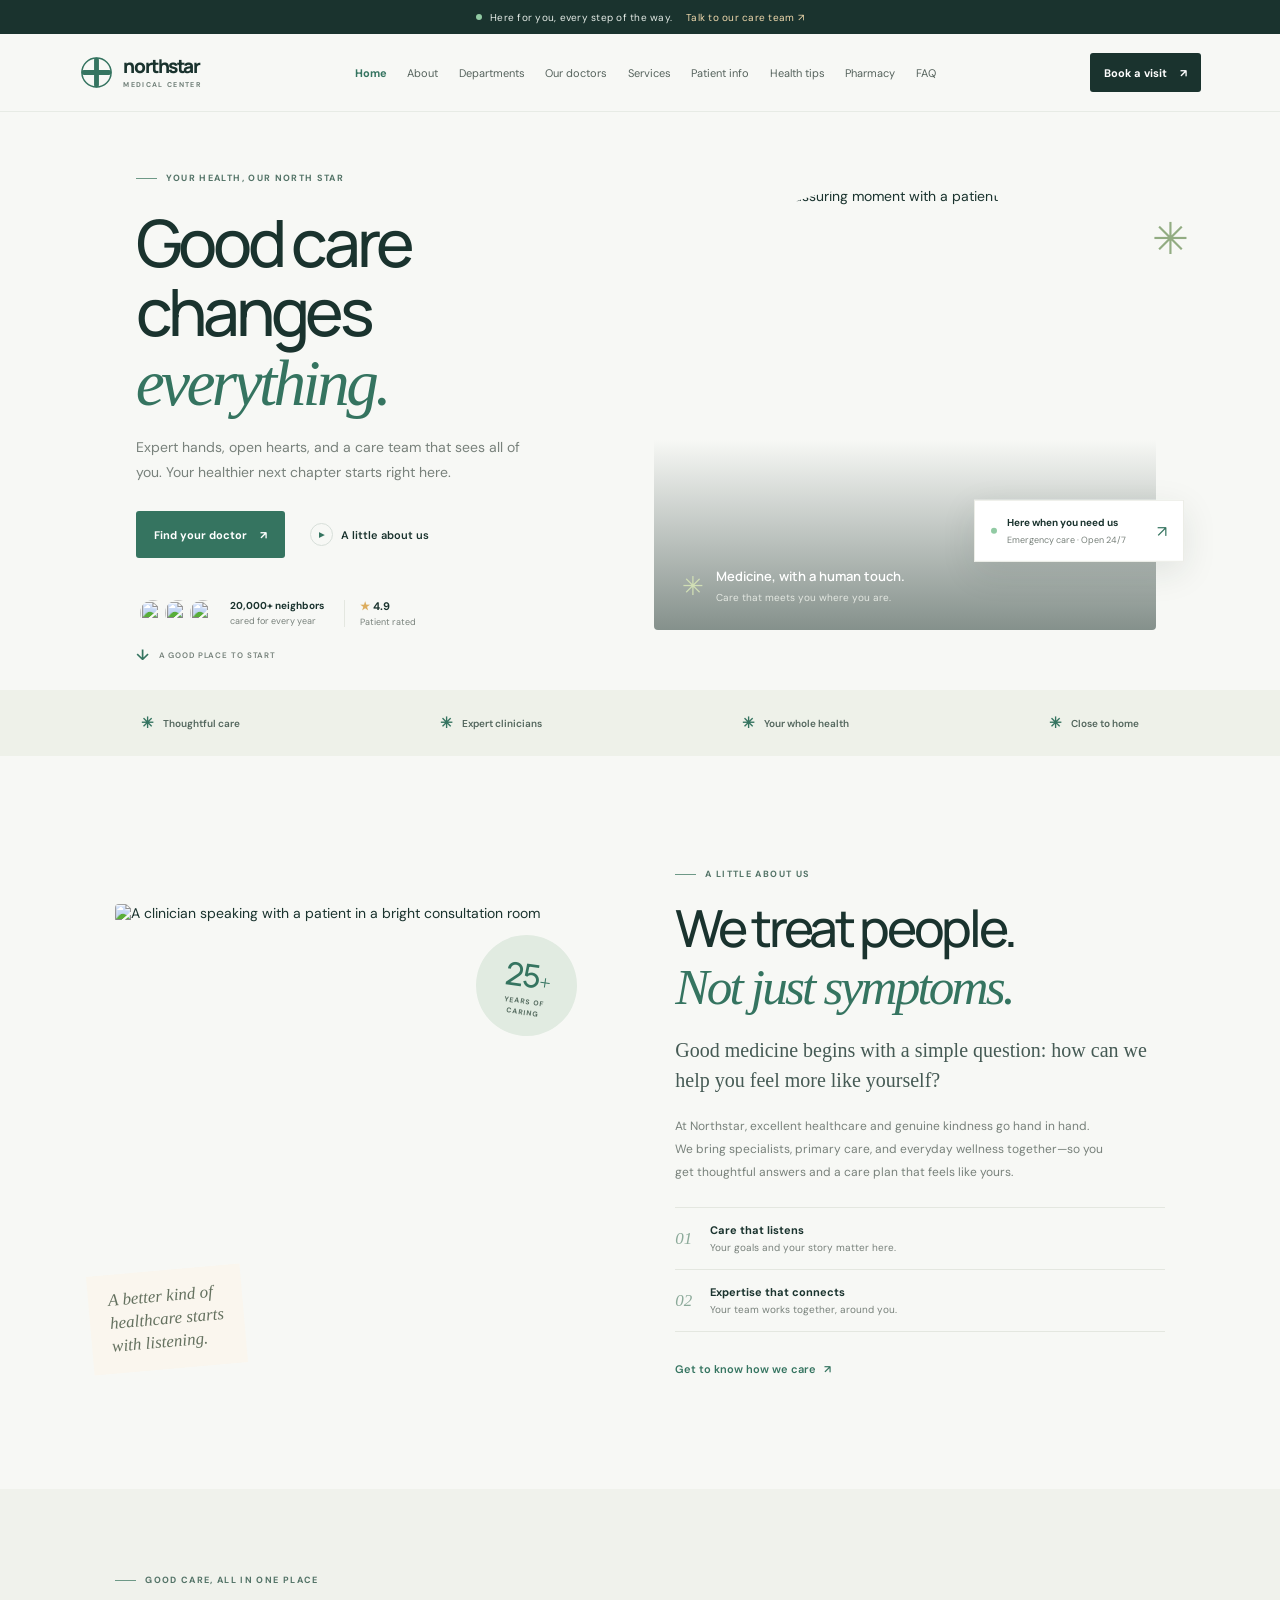
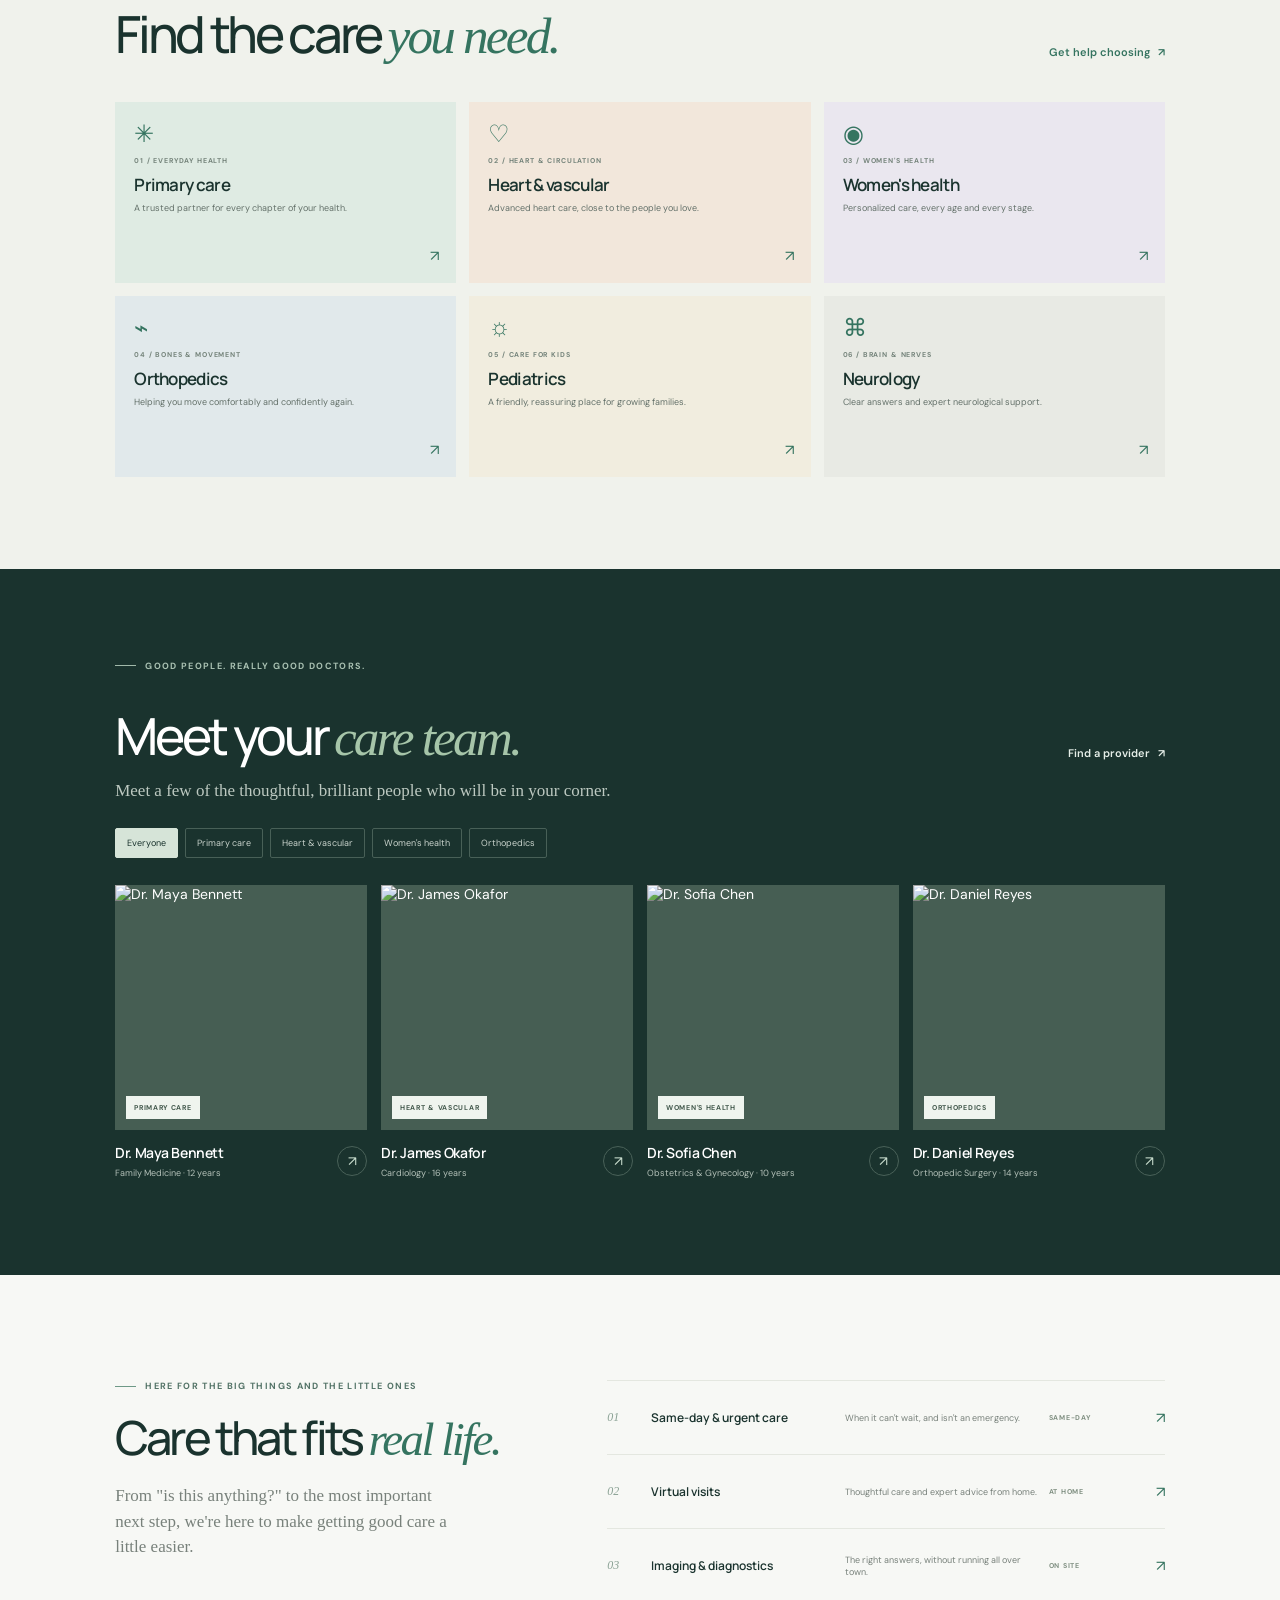
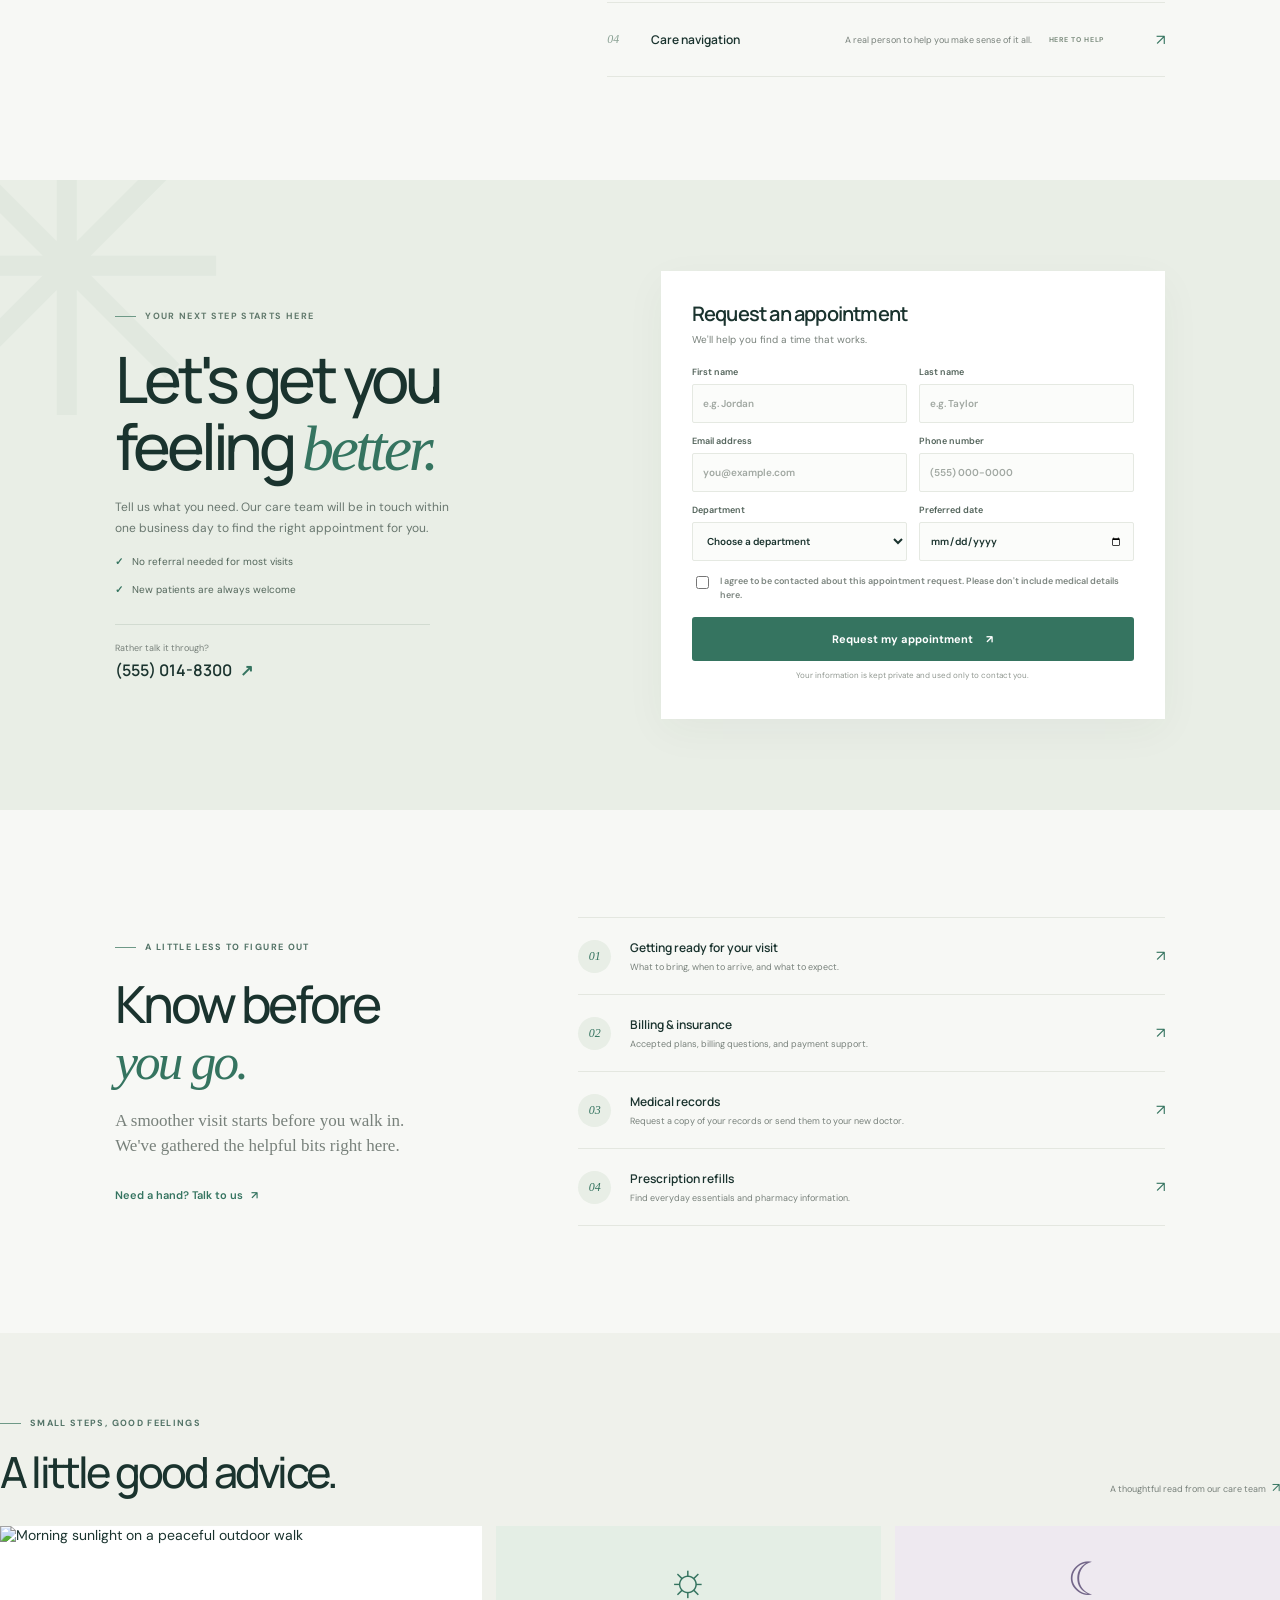
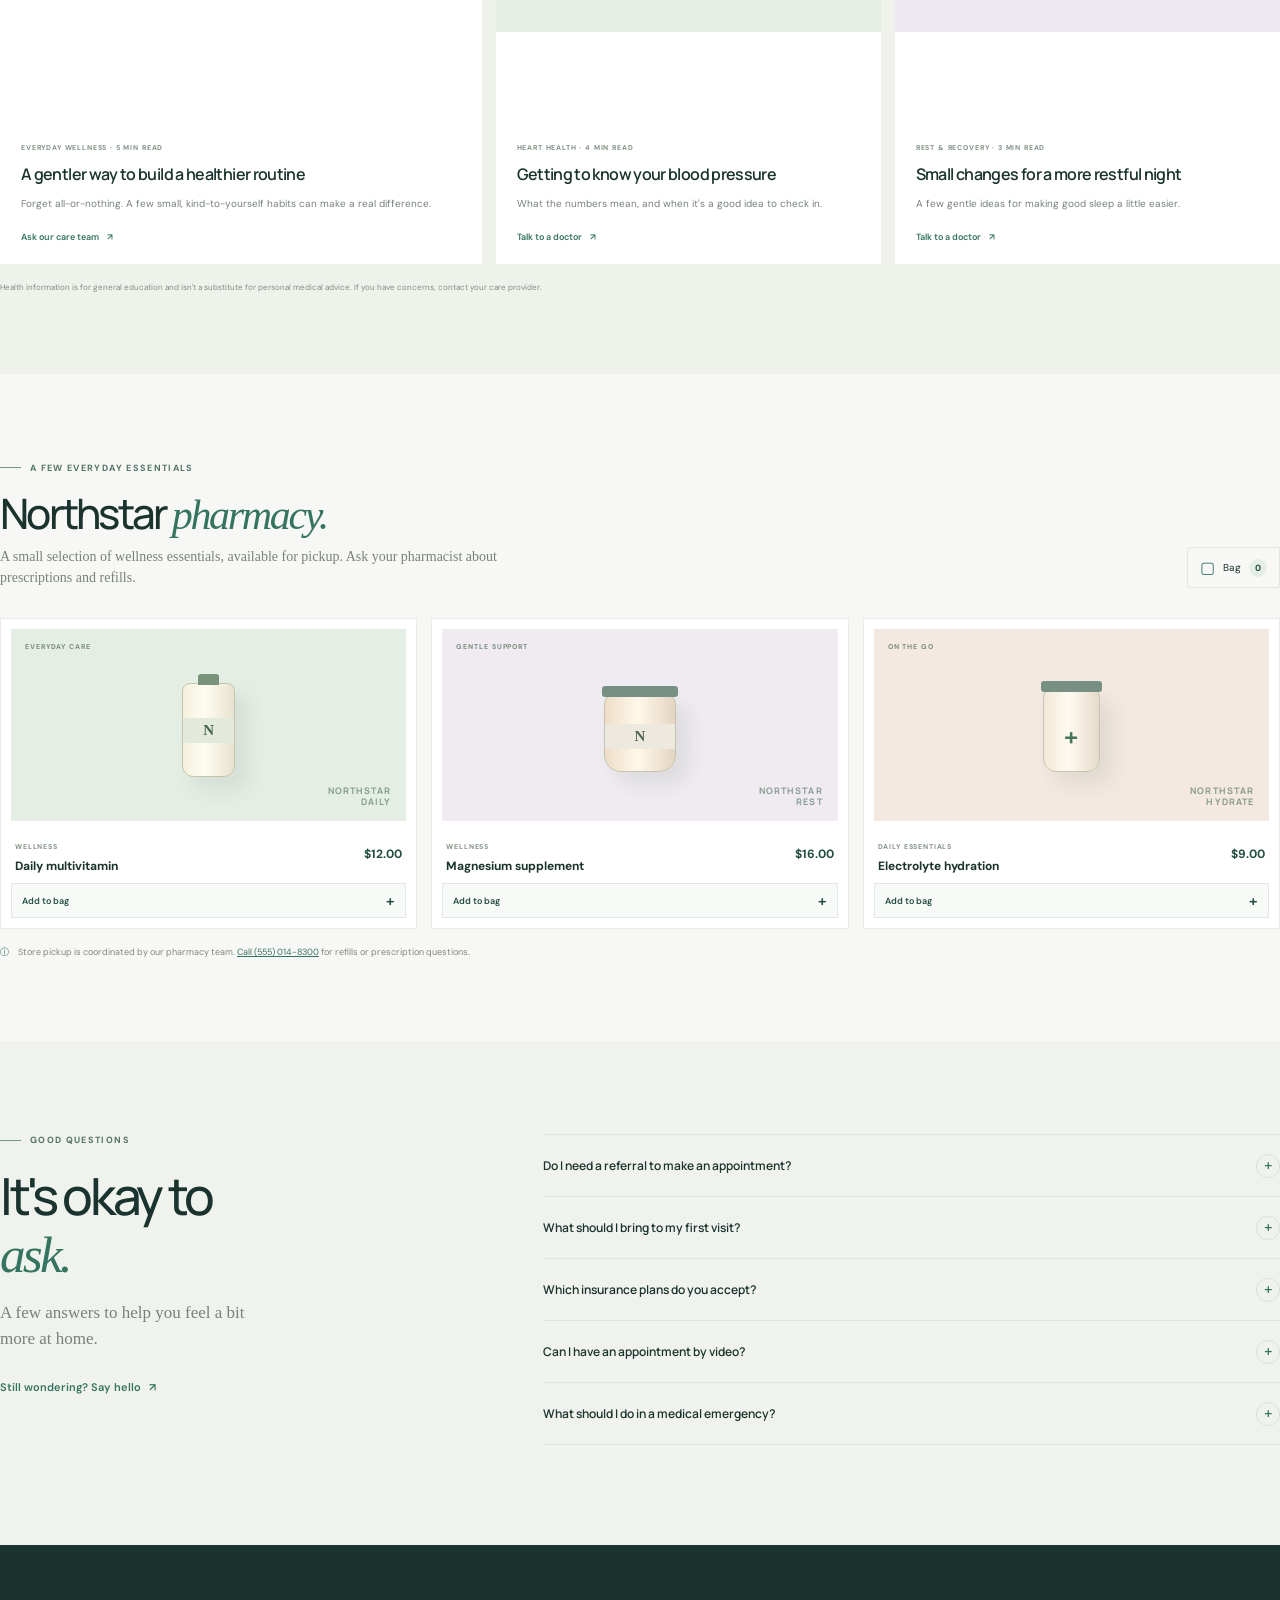
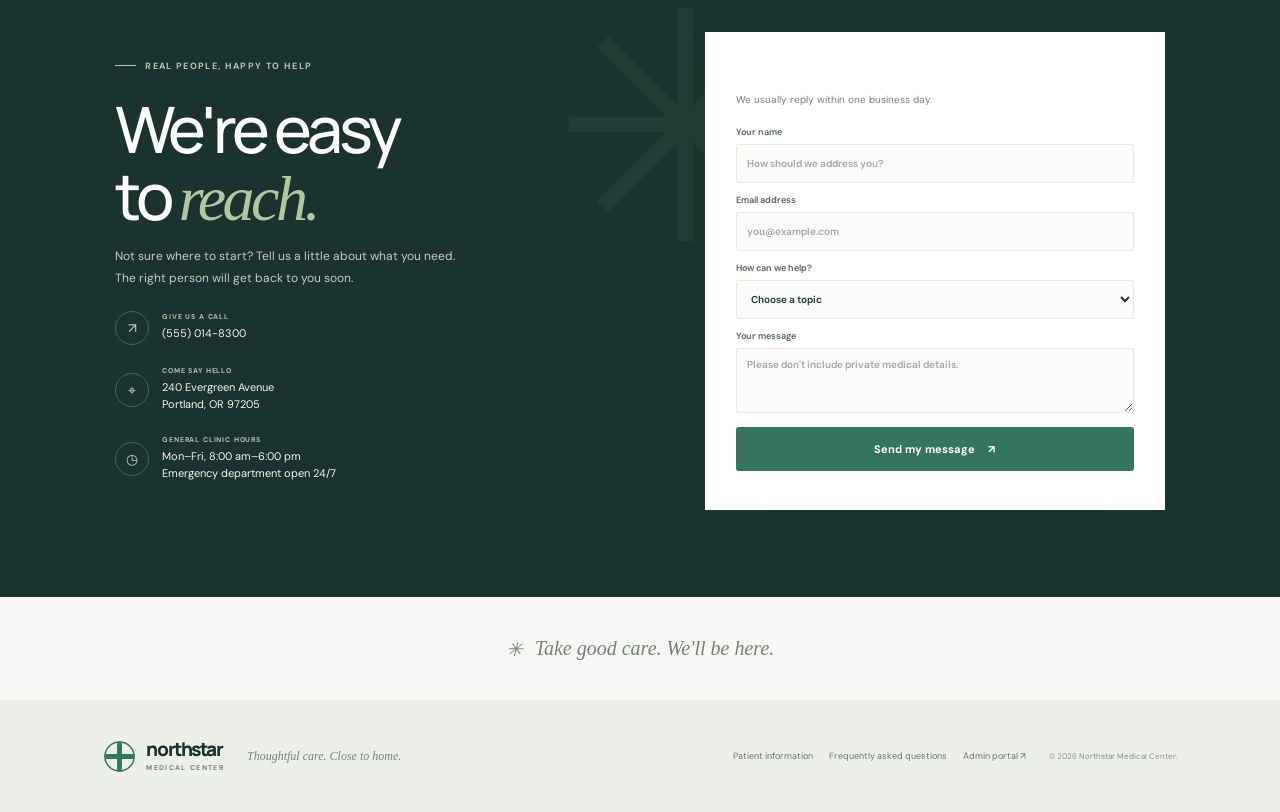
==== index.html @ eaa9a47a "first commit" ====
<!DOCTYPE html>
<html lang="en">

<head>
  <meta charset="UTF-8">
  <meta name="viewport" content="width=device-width, initial-scale=1">
  <meta name="theme-color" content="#f6f8f5">
  <meta name="description"
    content="Find trusted doctors, explore hospital services, and book an appointment at Northstar Medical Center.">
  <title>Northstar Medical Center | Care that moves you forward</title>
  <link rel="preconnect" href="https://fonts.googleapis.com">
  <link rel="preconnect" href="https://fonts.gstatic.com" crossorigin>
  <link
    href="https://fonts.googleapis.com/css2?family=DM+Sans:wght@400;500;600;700&family=Manrope:wght@400;500;600;700;800&display=swap"
    rel="stylesheet">
  <link rel="stylesheet" href="styles.css">
  <script src="app.js" defer></script>
</head>

<body>
  <div class="announcement"><span class="announcement-dot"></span> Here for you, every step of the way. <a
      href="#contact">Talk to our care team <span aria-hidden="true">↗</span></a></div>
  <header class="site-header">
    <a class="brand" href="#home" aria-label="Northstar Medical Center home">
      <span class="brand-mark" aria-hidden="true"><svg viewBox="0 0 36 36" fill="none">
          <path d="M18 5v26M5 18h26" stroke="currentColor" stroke-width="5" stroke-linecap="round" />
          <circle cx="18" cy="18" r="15" stroke="currentColor" stroke-width="1.5" />
        </svg></span>
      <span class="brand-copy"><strong>northstar</strong><small>MEDICAL CENTER</small></span>
    </a>
    <button class="menu-toggle" type="button" aria-label="Open navigation"
      aria-expanded="false"><span></span><span></span></button>
    <nav class="primary-nav" aria-label="Main navigation">
      <a class="nav-link active" href="#home">Home</a>
      <a class="nav-link" href="#about">About</a>
      <a class="nav-link" href="#departments">Departments</a>
      <a class="nav-link" href="#doctors">Our doctors</a>
      <a class="nav-link" href="#services">Services</a>
      <a class="nav-link" href="#patient-info">Patient info</a>
      <a class="nav-link" href="#health-tips">Health tips</a>
      <a class="nav-link" href="#pharmacy">Pharmacy</a>
      <a class="nav-link" href="#faq">FAQ</a>
    </nav>
    <a class="button button-dark header-appointment" href="#appointment">Book a visit <span
        aria-hidden="true">↗</span></a>
  </header>
  <main>
    <section class="hero section-anchor" id="home">
      <div class="hero-copy">
        <div class="eyebrow"><span class="eyebrow-line"></span> YOUR HEALTH, OUR NORTH STAR</div>
        <h1>Good care changes <span>everything.</span></h1>
        <p class="hero-description">Expert hands, open hearts, and a care team that sees all of you. Your healthier next
          chapter starts right here.</p>
        <div class="hero-actions">
          <a class="button button-green" href="#appointment">Find your doctor <span aria-hidden="true">↗</span></a>
          <a class="text-link" href="#about"><span class="play-icon" aria-hidden="true">▶</span> A little about us</a>
        </div>
        <div class="hero-proof">
          <div class="avatar-stack" aria-hidden="true"><img
              src="https://images.unsplash.com/photo-1559839734-2b71ea197ec2?auto=format&amp;fit=crop&amp;w=80&amp;h=80&amp;q=80"
              alt=""><img
              src="https://images.unsplash.com/photo-1612349317150-e413f6a5b16d?auto=format&amp;fit=crop&amp;w=80&amp;h=80&amp;q=80"
              alt=""><img
              src="https://images.unsplash.com/photo-1594824476967-48c8b964273f?auto=format&amp;fit=crop&amp;w=80&amp;h=80&amp;q=80"
              alt=""></div>
          <div><strong>20,000+ neighbors</strong><span>cared for every year</span></div>
          <div class="proof-divider"></div>
          <div class="rating"><strong><span aria-hidden="true">★</span> 4.9</strong><span>Patient rated</span></div>
        </div>
      </div>
      <div class="hero-visual">
        <img class="hero-image"
          src="https://images.unsplash.com/photo-1551076805-e1869033e561?auto=format&amp;fit=crop&amp;w=1100&amp;h=1200&amp;q=85"
          alt="Doctor sharing a reassuring moment with a patient">
        <div class="hero-image-shade"></div>
        <div class="image-caption"><span class="caption-sparkle" aria-hidden="true">✳</span>
          <div><strong>Medicine, with a human touch.</strong><span>Care that meets you where you are.</span></div>
        </div>
        <div class="open-card"><span class="open-pulse"></span><span><strong>Here when you need
              us</strong><small>Emergency care · Open 24/7</small></span><span class="open-arrow"
            aria-hidden="true">↗</span></div>
        <span class="hero-scribble" aria-hidden="true">✳</span>
      </div>
      <a class="scroll-cue" href="#about"><span aria-hidden="true">↓</span> A GOOD PLACE TO START</a>
    </section>

    <section class="welcome-strip" aria-label="Our promise">
      <div><span>✳</span> Thoughtful care</div>
      <div><span>✳</span> Expert clinicians</div>
      <div><span>✳</span> Your whole health</div>
      <div><span>✳</span> Close to home</div>
    </section>

    <section class="section about-section section-anchor" id="about">
      <div class="about-image-wrap"><img
          src="https://images.unsplash.com/photo-1576091160399-112ba8d25d1d?auto=format&amp;fit=crop&amp;w=1000&amp;h=1100&amp;q=85"
          alt="A clinician speaking with a patient in a bright consultation room">
        <div class="experience-badge"><strong>25<span>+</span></strong><small>YEARS OF<br>CARING</small></div><span
          class="about-image-note">A better kind of<br>healthcare starts<br>with listening.</span>
      </div>
      <div class="about-copy">
        <div class="eyebrow"><span class="eyebrow-line"></span> A LITTLE ABOUT US</div>
        <h2>We treat people.<br><span>Not just symptoms.</span></h2>
        <p class="section-lead">Good medicine begins with a simple question: how can we help you feel more like
          yourself?</p>
        <p>At Northstar, excellent healthcare and genuine kindness go hand in hand. We bring specialists, primary care,
          and everyday wellness together—so you get thoughtful answers and a care plan that feels like yours.</p>
        <div class="about-values">
          <div><span class="value-number">01</span>
            <div><strong>Care that listens</strong><span>Your goals and your story matter here.</span></div>
          </div>
          <div><span class="value-number">02</span>
            <div><strong>Expertise that connects</strong><span>Your team works together, around you.</span></div>
          </div>
        </div><a class="text-link link-green" href="#services">Get to know how we care <span
            aria-hidden="true">↗</span></a>
      </div>
    </section>

    <section class="section departments-section section-anchor" id="departments">
      <div class="section-heading">
        <div>
          <div class="eyebrow"><span class="eyebrow-line"></span> GOOD CARE, ALL IN ONE PLACE</div>
          <h2>Find the care <span>you need.</span></h2>
        </div><a class="text-link link-green" href="#appointment">Get help choosing <span
            aria-hidden="true">↗</span></a>
      </div>
      <div class="department-grid">
        <a class="department-card dept-mint" href="#appointment" data-department="Primary care"><span
            class="department-icon" aria-hidden="true">✳</span><span class="department-index">01 / EVERYDAY
            HEALTH</span><strong>Primary care</strong><span class="department-description">A trusted partner for every
            chapter of your health.</span><span class="card-arrow" aria-hidden="true">↗</span></a>
        <a class="department-card dept-peach" href="#appointment" data-department="Heart &amp; vascular"><span
            class="department-icon" aria-hidden="true">♡</span><span class="department-index">02 / HEART &amp;
            CIRCULATION</span><strong>Heart &amp; vascular</strong><span class="department-description">Advanced heart
            care, close to the people you love.</span><span class="card-arrow" aria-hidden="true">↗</span></a>
        <a class="department-card dept-lilac" href="#appointment" data-department="Women's health"><span
            class="department-icon" aria-hidden="true">◉</span><span class="department-index">03 / WOMEN'S
            HEALTH</span><strong>Women's health</strong><span class="department-description">Personalized care, every
            age and every stage.</span><span class="card-arrow" aria-hidden="true">↗</span></a>
        <a class="department-card dept-sky" href="#appointment" data-department="Orthopedics"><span
            class="department-icon" aria-hidden="true">⌁</span><span class="department-index">04 / BONES &amp;
            MOVEMENT</span><strong>Orthopedics</strong><span class="department-description">Helping you move comfortably
            and confidently again.</span><span class="card-arrow" aria-hidden="true">↗</span></a>
        <a class="department-card dept-yellow" href="#appointment" data-department="Pediatrics"><span
            class="department-icon" aria-hidden="true">☼</span><span class="department-index">05 / CARE FOR
            KIDS</span><strong>Pediatrics</strong><span class="department-description">A friendly, reassuring place for
            growing families.</span><span class="card-arrow" aria-hidden="true">↗</span></a>
        <a class="department-card dept-gray" href="#appointment" data-department="Neurology"><span
            class="department-icon" aria-hidden="true">⌘</span><span class="department-index">06 / BRAIN &amp;
            NERVES</span><strong>Neurology</strong><span class="department-description">Clear answers and expert
            neurological support.</span><span class="card-arrow" aria-hidden="true">↗</span></a>
      </div>
    </section>

    <section class="doctors-section section-anchor" id="doctors">
      <div class="doctors-top">
        <div class="eyebrow"><span class="eyebrow-line"></span> GOOD PEOPLE. REALLY GOOD DOCTORS.</div>
        <div class="section-heading doctors-heading">
          <h2>Meet your <span>care team.</span></h2><a class="text-link" href="#appointment">Find a provider <span
              aria-hidden="true">↗</span></a>
        </div>
        <p class="doctors-intro">Meet a few of the thoughtful, brilliant people who will be in your corner.</p>
        <div class="doctor-filters" aria-label="Filter doctors"><button class="filter-chip is-selected"
            data-filter="all" type="button">Everyone</button><button class="filter-chip" data-filter="Primary care"
            type="button">Primary care</button><button class="filter-chip" data-filter="Heart &amp; vascular"
            type="button">Heart &amp; vascular</button><button class="filter-chip" data-filter="Women's health"
            type="button">Women's health</button><button class="filter-chip" data-filter="Orthopedics"
            type="button">Orthopedics</button></div>
      </div>
      <div class="doctor-grid">
        <article class="doctor-card" data-specialty="Primary care">
          <div class="doctor-photo"><img
              src="https://images.unsplash.com/photo-1559839734-2b71ea197ec2?auto=format&amp;fit=crop&amp;w=700&amp;h=760&amp;q=85"
              alt="Dr. Maya Bennett"><span class="doctor-photo-tag">PRIMARY CARE</span></div>
          <div class="doctor-info">
            <div>
              <h3>Dr. Maya Bennett</h3>
              <p>Family Medicine · 12 years</p>
            </div><a href="#appointment" class="doctor-arrow" aria-label="Book with Dr. Maya Bennett">↗</a>
          </div>
        </article>
        <article class="doctor-card" data-specialty="Heart &amp; vascular">
          <div class="doctor-photo"><img
              src="https://images.unsplash.com/photo-1612349317150-e413f6a5b16d?auto=format&amp;fit=crop&amp;w=700&amp;h=760&amp;q=85"
              alt="Dr. James Okafor"><span class="doctor-photo-tag">HEART &amp; VASCULAR</span></div>
          <div class="doctor-info">
            <div>
              <h3>Dr. James Okafor</h3>
              <p>Cardiology · 16 years</p>
            </div><a href="#appointment" class="doctor-arrow" aria-label="Book with Dr. James Okafor">↗</a>
          </div>
        </article>
        <article class="doctor-card" data-specialty="Women's health">
          <div class="doctor-photo"><img
              src="https://images.unsplash.com/photo-1594824476967-48c8b964273f?auto=format&amp;fit=crop&amp;w=700&amp;h=760&amp;q=85"
              alt="Dr. Sofia Chen"><span class="doctor-photo-tag">WOMEN'S HEALTH</span></div>
          <div class="doctor-info">
            <div>
              <h3>Dr. Sofia Chen</h3>
              <p>Obstetrics &amp; Gynecology · 10 years</p>
            </div><a href="#appointment" class="doctor-arrow" aria-label="Book with Dr. Sofia Chen">↗</a>
          </div>
        </article>
        <article class="doctor-card" data-specialty="Orthopedics">
          <div class="doctor-photo"><img
              src="https://images.unsplash.com/photo-1622253692010-333f2da6031d?auto=format&amp;fit=crop&amp;w=700&amp;h=760&amp;q=85"
              alt="Dr. Daniel Reyes"><span class="doctor-photo-tag">ORTHOPEDICS</span></div>
          <div class="doctor-info">
            <div>
              <h3>Dr. Daniel Reyes</h3>
              <p>Orthopedic Surgery · 14 years</p>
            </div><a href="#appointment" class="doctor-arrow" aria-label="Book with Dr. Daniel Reyes">↗</a>
          </div>
        </article>
      </div>
    </section>

    <section class="section services-section section-anchor" id="services">
      <div class="services-heading">
        <div class="eyebrow"><span class="eyebrow-line"></span> HERE FOR THE BIG THINGS AND THE LITTLE ONES</div>
        <h2>Care that fits <span>real life.</span></h2>
        <p class="section-lead">From "is this anything?" to the most important next step, we're here to make getting
          good care a little easier.</p>
      </div>
      <div class="services-list"><a class="service-row" href="#appointment"><span class="service-num">01</span><span
            class="service-name">Same-day &amp; urgent care</span><span class="service-description">When it can't wait,
            and isn't an emergency.</span><span class="service-time">SAME-DAY</span><span class="service-arrow"
            aria-hidden="true">↗</span></a><a class="service-row" href="#appointment"><span
            class="service-num">02</span><span class="service-name">Virtual visits</span><span
            class="service-description">Thoughtful care and expert advice from home.</span><span class="service-time">AT
            HOME</span><span class="service-arrow" aria-hidden="true">↗</span></a><a class="service-row"
          href="#appointment"><span class="service-num">03</span><span class="service-name">Imaging &amp;
            diagnostics</span><span class="service-description">The right answers, without running all over
            town.</span><span class="service-time">ON SITE</span><span class="service-arrow"
            aria-hidden="true">↗</span></a><a class="service-row" href="#patient-info"><span
            class="service-num">04</span><span class="service-name">Care navigation</span><span
            class="service-description">A real person to help you make sense of it all.</span><span
            class="service-time">HERE TO HELP</span><span class="service-arrow" aria-hidden="true">↗</span></a></div>
    </section>

    <section class="appointment-section section-anchor" id="appointment">
      <div class="appointment-decoration" aria-hidden="true">✳</div>
      <div class="appointment-copy">
        <div class="eyebrow eyebrow-light"><span class="eyebrow-line"></span> YOUR NEXT STEP STARTS HERE</div>
        <h2>Let's get you<br>feeling <span>better.</span></h2>
        <p>Tell us what you need. Our care team will be in touch within one business day to find the right appointment
          for you.</p>
        <div class="appointment-assurance"><span aria-hidden="true">✓</span> No referral needed for most visits</div>
        <div class="appointment-assurance"><span aria-hidden="true">✓</span> New patients are always welcome</div>
        <div class="appointment-phone"><span>Rather talk it through?</span><a href="tel:+15550148300">(555) 014-8300
            <span aria-hidden="true">↗</span></a></div>
      </div>
      <form class="appointment-form" id="appointment-form">
        <h3>Request an appointment</h3>
        <p>We'll help you find a time that works.</p>
        <div class="form-grid"><label>First name<input name="firstName" type="text" autocomplete="given-name"
              placeholder="e.g. Jordan" required></label><label>Last name<input name="lastName" type="text"
              autocomplete="family-name" placeholder="e.g. Taylor" required></label><label>Email address<input
              name="email" type="email" autocomplete="email" placeholder="you@example.com" required></label><label>Phone
            number<input name="phone" type="tel" autocomplete="tel" placeholder="(555) 000-0000"
              required></label><label>Department<select name="department" required>
              <option value="">Choose a department</option>
              <option>Primary care</option>
              <option>Heart &amp; vascular</option>
              <option>Women's health</option>
              <option>Orthopedics</option>
              <option>Pediatrics</option>
              <option>Neurology</option>
              <option>Urgent care</option>
            </select></label><label>Preferred date<input name="date" type="date" required></label></div><label
          class="consent-check"><input type="checkbox" name="consent" required><span>I agree to be contacted about this
            appointment request. Please don't include medical details here.</span></label><button
          class="button button-green form-submit" type="submit">Request my appointment <span
            aria-hidden="true">↗</span></button>
        <p class="form-privacy">Your information is kept private and used only to contact you.</p>
        <div class="form-message" id="appointment-message" role="status" aria-live="polite"></div>
      </form>
    </section>

    <section class="section patient-section section-anchor" id="patient-info">
      <div class="patient-heading">
        <div class="eyebrow"><span class="eyebrow-line"></span> A LITTLE LESS TO FIGURE OUT</div>
        <h2>Know before<br><span>you go.</span></h2>
        <p class="section-lead">A smoother visit starts before you walk in. We've gathered the helpful bits right here.
        </p><a class="text-link link-green" href="#contact">Need a hand? Talk to us <span
            aria-hidden="true">↗</span></a>
      </div>
      <div class="patient-links"><a class="patient-link" href="#appointment"><span class="patient-link-icon"
            aria-hidden="true">01</span><span><strong>Getting ready for your visit</strong><small>What to bring, when to
              arrive, and what to expect.</small></span><span class="patient-link-arrow"
            aria-hidden="true">↗</span></a><a class="patient-link" href="#contact"><span class="patient-link-icon"
            aria-hidden="true">02</span><span><strong>Billing &amp; insurance</strong><small>Accepted plans, billing
              questions, and payment support.</small></span><span class="patient-link-arrow"
            aria-hidden="true">↗</span></a><a class="patient-link" href="tel:+15550148300"><span
            class="patient-link-icon" aria-hidden="true">03</span><span><strong>Medical records</strong><small>Request a
              copy of your records or send them to your new doctor.</small></span><span class="patient-link-arrow"
            aria-hidden="true">↗</span></a><a class="patient-link" href="#pharmacy"><span class="patient-link-icon"
            aria-hidden="true">04</span><span><strong>Prescription refills</strong><small>Find everyday essentials and
              pharmacy information.</small></span><span class="patient-link-arrow" aria-hidden="true">↗</span></a></div>
    </section>

    <section class="health-section section-anchor" id="health-tips">
      <div class="health-heading">
        <div>
          <div class="eyebrow"><span class="eyebrow-line"></span> SMALL STEPS, GOOD FEELINGS</div>
          <h2>A little good advice.</h2>
        </div><span class="health-note">A thoughtful read from our care team <span aria-hidden="true">↗</span></span>
      </div>
      <div class="health-grid">
        <article class="health-card health-feature"><img
            src="https://images.unsplash.com/photo-1506126613408-eca07ce68773?auto=format&amp;fit=crop&amp;w=950&amp;h=600&amp;q=80"
            alt="Morning sunlight on a peaceful outdoor walk">
          <div class="health-card-copy"><span class="health-category">EVERYDAY WELLNESS · 5 MIN READ</span>
            <h3>A gentler way to build a healthier routine</h3>
            <p>Forget all-or-nothing. A few small, kind-to-yourself habits can make a real difference.</p><a
              class="text-link link-green" href="#contact">Ask our care team <span aria-hidden="true">↗</span></a>
          </div>
        </article>
        <article class="health-card health-compact"><span class="health-article-icon icon-mint"
            aria-hidden="true">☼</span>
          <div class="health-card-copy"><span class="health-category">HEART HEALTH · 4 MIN READ</span>
            <h3>Getting to know your blood pressure</h3>
            <p>What the numbers mean, and when it's a good idea to check in.</p><a class="text-link link-green"
              href="#appointment">Talk to a doctor <span aria-hidden="true">↗</span></a>
          </div>
        </article>
        <article class="health-card health-compact"><span class="health-article-icon icon-lilac"
            aria-hidden="true">☾</span>
          <div class="health-card-copy"><span class="health-category">REST &amp; RECOVERY · 3 MIN READ</span>
            <h3>Small changes for a more restful night</h3>
            <p>A few gentle ideas for making good sleep a little easier.</p><a class="text-link link-green"
              href="#appointment">Talk to a doctor <span aria-hidden="true">↗</span></a>
          </div>
        </article>
      </div>
      <p class="health-disclaimer">Health information is for general education and isn't a substitute for personal
        medical advice. If you have concerns, contact your care provider.</p>
    </section>

    <section class="pharmacy-section section-anchor" id="pharmacy">
      <div class="pharmacy-heading">
        <div>
          <div class="eyebrow"><span class="eyebrow-line"></span> A FEW EVERYDAY ESSENTIALS</div>
          <h2>Northstar <span>pharmacy.</span></h2>
          <p class="section-lead">A small selection of wellness essentials, available for pickup. Ask your pharmacist
            about prescriptions and refills.</p>
        </div><a class="cart-indicator" href="#pharmacy" aria-label="Your shopping bag"><span
            aria-hidden="true">▢</span><span>Bag</span><b id="cart-count">0</b></a>
      </div>
      <div class="pharmacy-grid">
        <article class="product-card">
          <div class="product-art product-art-mint"><span class="product-label">EVERYDAY CARE</span><span class="bottle"
              aria-hidden="true"><i></i></span><span class="product-art-name">NORTHSTAR<br>DAILY</span></div>
          <div class="product-details">
            <div><span class="product-type">WELLNESS</span>
              <h3>Daily multivitamin</h3>
            </div><span class="product-price">$12.00</span>
          </div><button type="button" class="add-to-cart" data-product="Daily multivitamin" data-price="12">Add to bag
            <span aria-hidden="true">+</span></button>
        </article>
        <article class="product-card">
          <div class="product-art product-art-lilac"><span class="product-label">GENTLE SUPPORT</span><span class="jar"
              aria-hidden="true"><i></i></span><span class="product-art-name">NORTHSTAR<br>REST</span></div>
          <div class="product-details">
            <div><span class="product-type">WELLNESS</span>
              <h3>Magnesium supplement</h3>
            </div><span class="product-price">$16.00</span>
          </div><button type="button" class="add-to-cart" data-product="Magnesium supplement" data-price="16">Add to bag
            <span aria-hidden="true">+</span></button>
        </article>
        <article class="product-card">
          <div class="product-art product-art-peach"><span class="product-label">ON THE GO</span><span class="tub"
              aria-hidden="true"><i></i></span><span class="product-art-name">NORTHSTAR<br>HYDRATE</span></div>
          <div class="product-details">
            <div><span class="product-type">DAILY ESSENTIALS</span>
              <h3>Electrolyte hydration</h3>
            </div><span class="product-price">$9.00</span>
          </div><button type="button" class="add-to-cart" data-product="Electrolyte hydration" data-price="9">Add to bag
            <span aria-hidden="true">+</span></button>
        </article>
      </div>
      <div class="pharmacy-note"><span aria-hidden="true">ⓘ</span>
        <p>Store pickup is coordinated by our pharmacy team. <a href="tel:+15550148300">Call (555) 014-8300</a> for
          refills or prescription questions.</p>
      </div>
      <div class="cart-panel" id="cart-panel" aria-live="polite"></div>
    </section>

    <section class="faq-section section-anchor" id="faq">
      <div class="faq-intro">
        <div class="eyebrow"><span class="eyebrow-line"></span> GOOD QUESTIONS</div>
        <h2>It's okay to<br><span>ask.</span></h2>
        <p class="section-lead">A few answers to help you feel a bit more at home.</p><a class="text-link link-green"
          href="#contact">Still wondering? Say hello <span aria-hidden="true">↗</span></a>
      </div>
      <div class="faq-list">
        <details class="faq-item">
          <summary>Do I need a referral to make an appointment?<span class="faq-toggle" aria-hidden="true">+</span>
          </summary>
          <p>For most primary care and many specialist visits, you can book directly. Some insurance plans or specialist
            services may require a referral. If you're unsure, give us a call at <a href="tel:+15550148300">(555)
              014-8300</a> and we'll help you figure it out.</p>
        </details>
        <details class="faq-item">
          <summary>What should I bring to my first visit?<span class="faq-toggle" aria-hidden="true">+</span></summary>
          <p>Please bring a photo ID, your insurance card, a list of your current medications, and any relevant medical
            records. Arriving 15 minutes early gives you time to check in comfortably.</p>
        </details>
        <details class="faq-item">
          <summary>Which insurance plans do you accept?<span class="faq-toggle" aria-hidden="true">+</span></summary>
          <p>We work with many major insurance providers, but coverage depends on your plan. Call our billing team at <a
              href="tel:+15550148300">(555) 014-8300</a> with your member details before your visit and we'll check for
            you.</p>
        </details>
        <details class="faq-item">
          <summary>Can I have an appointment by video?<span class="faq-toggle" aria-hidden="true">+</span></summary>
          <p>Yes. Virtual visits are available for many appointments. Request a visit using our appointment form and
            mention your preference when our team calls to confirm.</p>
        </details>
        <details class="faq-item">
          <summary>What should I do in a medical emergency?<span class="faq-toggle" aria-hidden="true">+</span>
          </summary>
          <p>If you are experiencing a medical emergency, call your local emergency number or go to the nearest
            emergency department immediately. Do not use this website to seek emergency care.</p>
        </details>
      </div>
    </section>

    <section class="contact-section section-anchor" id="contact">
      <div class="contact-decoration" aria-hidden="true">✳</div>
      <div>
        <div class="eyebrow eyebrow-light"><span class="eyebrow-line"></span> REAL PEOPLE, HAPPY TO HELP</div>
        <h2>We're easy<br>to <span>reach.</span></h2>
        <p>Not sure where to start? Tell us a little about what you need. The right person will get back to you soon.
        </p>
        <div class="contact-detail"><span class="contact-icon" aria-hidden="true">↗</span>
          <div><small>GIVE US A CALL</small><a href="tel:+15550148300">(555) 014-8300</a></div>
        </div>
        <div class="contact-detail"><span class="contact-icon" aria-hidden="true">⌖</span>
          <div><small>COME SAY HELLO</small><span>240 Evergreen Avenue<br>Portland, OR 97205</span></div>
        </div>
        <div class="contact-detail"><span class="contact-icon" aria-hidden="true">◷</span>
          <div><small>GENERAL CLINIC HOURS</small><span>Mon–Fri, 8:00 am–6:00 pm<br>Emergency department open
              24/7</span></div>
        </div>
      </div>
      <form class="contact-form" id="contact-form">
        <h3>Send us a note</h3>
        <p>We usually reply within one business day.</p><label>Your name<input type="text" name="name"
            placeholder="How should we address you?" autocomplete="name" required></label><label>Email address<input
            type="email" name="email" placeholder="you@example.com" autocomplete="email" required></label><label>How can
          we help?<select name="topic" required>
            <option value="">Choose a topic</option>
            <option>Appointments</option>
            <option>Billing &amp; insurance</option>
            <option>Medical records</option>
            <option>General question</option>
            <option>Pharmacy</option>
          </select></label><label>Your message<textarea name="message" rows="3"
            placeholder="Please don't include private medical details." required></textarea></label><button
          class="button button-green form-submit" type="submit">Send my message <span
            aria-hidden="true">↗</span></button>
        <div class="form-message" id="contact-message" role="status" aria-live="polite"></div>
      </form>
    </section>
    <section class="closing-note"><span aria-hidden="true">✳</span> Take good care. We'll be here.</section>
  </main>
  <footer class="site-footer"><a class="brand footer-brand" href="#home"><span class="brand-mark"
        aria-hidden="true"><svg viewBox="0 0 36 36" fill="none">
          <path d="M18 5v26M5 18h26" stroke="currentColor" stroke-width="5" stroke-linecap="round" />
          <circle cx="18" cy="18" r="15" stroke="currentColor" stroke-width="1.5" />
        </svg></span><span class="brand-copy"><strong>northstar</strong><small>MEDICAL CENTER</small></span></a>
    <p>Thoughtful care. Close to home.</p>
    <div class="footer-links"><a href="#patient-info">Patient information</a><a href="#faq">Frequently asked
        questions</a><a href="admin.html">Admin portal <span aria-hidden="true">↗</span></a></div><small
      class="copyright">© <span id="current-year"></span> Northstar Medical Center.</small>
  </footer>
  <div class="toast" id="site-toast" role="status" aria-live="polite"></div>
</body>

</html>
---- styles.css ----
:root {
  --ink: #1a332e;
  --ink-soft: #455a54;
  --muted: #78817b;
  --green: #357460;
  --green-dark: #244e42;
  --green-light: #e4eee7;
  --paper: #f7f8f5;
  --line: #e4e7e0;
  --serif: Georgia, "Times New Roman", serif;
  --sans: "DM Sans", "Segoe UI", sans-serif;
  --heading: "Manrope", "Segoe UI", sans-serif;
}

* {
  box-sizing: border-box;
}

html {
  scroll-behavior: smooth;
  scroll-padding-top: 90px;
}

body {
  margin: 0;
  background: var(--paper);
  color: var(--ink);
  font-family: var(--sans);
  font-size: 14px;
  -webkit-font-smoothing: antialiased;
}

button,
input,
select,
textarea {
  font: inherit;
}

button,
a {
  -webkit-tap-highlight-color: transparent;
}

a {
  color: inherit;
  text-decoration: none;
}

button:focus-visible,
a:focus-visible,
input:focus-visible,
select:focus-visible,
textarea:focus-visible,
summary:focus-visible {
  outline: 3px solid #a6caaf;
  outline-offset: 3px;
}

img {
  max-width: 100%;
}

.section-anchor {
  scroll-margin-top: 90px;
}

.announcement {
  height: 34px;
  background: var(--ink);
  color: #e5ece7;
  display: flex;
  align-items: center;
  justify-content: center;
  gap: 8px;
  font-size: 10px;
  letter-spacing: .025em;
}

.announcement-dot,
.open-pulse {
  width: 6px;
  height: 6px;
  background: #91caa3;
  display: inline-block;
  border-radius: 50%;
}

.announcement a {
  margin-left: 6px;
  color: #f0d9ad;
}

.site-header {
  min-height: 78px;
  max-width: 1440px;
  margin: 0 auto;
  padding: 0 6.2%;
  display: flex;
  align-items: center;
  justify-content: space-between;
  gap: 24px;
  position: sticky;
  top: 0;
  z-index: 20;
  background: rgba(247, 248, 245, .96);
  backdrop-filter: blur(14px);
  border-bottom: 1px solid rgba(226, 230, 223, .75);
}

.brand {
  display: inline-flex;
  align-items: center;
  gap: 9px;
  flex: 0 0 auto;
}

.brand-mark {
  width: 35px;
  height: 35px;
  color: var(--green);
  display: block;
}

.brand-mark svg {
  display: block;
  width: 100%;
  height: 100%;
}

.brand-copy {
  display: flex;
  flex-direction: column;
}

.brand-copy strong {
  color: var(--ink);
  font: 800 19px/1 var(--heading);
  letter-spacing: -.075em;
}

.brand-copy small {
  margin-top: 4px;
  color: #718079;
  font-size: 7px;
  font-weight: 700;
  letter-spacing: .19em;
}

.primary-nav {
  display: flex;
  justify-content: center;
  align-items: center;
  gap: clamp(13px, 1.6vw, 25px);
}

.nav-link {
  color: #56635d;
  font-size: 11px;
  white-space: nowrap;
  transition: color .2s;
}

.nav-link:hover,
.nav-link.active {
  color: var(--green);
}

.nav-link.active {
  font-weight: 700;
}

.button {
  border: 0;
  border-radius: 3px;
  min-height: 44px;
  padding: 0 19px;
  display: inline-flex;
  align-items: center;
  justify-content: center;
  gap: 13px;
  font-size: 11px;
  font-weight: 700;
  cursor: pointer;
  transition: background .2s, transform .2s;
}

.button:hover {
  transform: translateY(-1px);
}

.button-dark {
  background: var(--ink);
  color: #fff;
}

.button-dark:hover {
  background: #294a40;
}

.button-green {
  background: var(--green);
  color: white;
}

.button-green:hover {
  background: var(--green-dark);
}

.header-appointment {
  min-height: 39px;
  padding: 0 14px;
  white-space: nowrap;
}

.menu-toggle {
  display: none;
}

.hero {
  max-width: 1440px;
  min-height: 578px;
  margin: 0 auto;
  padding: 60px 9.5% 45px 10.6%;
  display: grid;
  grid-template-columns: .96fr 1.04fr;
  align-items: center;
  column-gap: 52px;
  position: relative;
}

.hero-copy {
  padding: 0 0 17px;
  position: relative;
  z-index: 2;
}

.eyebrow {
  color: #537367;
  font-size: 9px;
  font-weight: 700;
  letter-spacing: .15em;
  display: flex;
  align-items: center;
  gap: 9px;
}

.eyebrow-line {
  width: 21px;
  height: 1px;
  background: #6e9987;
  display: inline-block;
}

.hero h1,
h2 {
  font-family: var(--heading);
  font-weight: 500;
  letter-spacing: -.065em;
}

.hero h1 {
  margin: 24px 0 16px;
  max-width: 500px;
  font-size: clamp(47px, 5.1vw, 72px);
  line-height: 1.06;
}

.hero h1 span,
h2 span {
  color: var(--green);
  font-family: var(--serif);
  font-style: italic;
  font-weight: 400;
  letter-spacing: -.055em;
}

.hero-description {
  max-width: 390px;
  color: var(--muted);
  font-size: 14px;
  line-height: 1.85;
}

.hero-actions {
  margin-top: 25px;
  display: flex;
  align-items: center;
  gap: 25px;
}

.hero-actions .button {
  min-height: 47px;
  padding: 0 18px;
}

.text-link {
  display: inline-flex;
  align-items: center;
  gap: 8px;
  color: var(--ink);
  font-size: 11px;
  font-weight: 600;
}

.text-link:hover {
  color: var(--green);
}

.play-icon {
  width: 23px;
  height: 23px;
  border: 1px solid #d7dfd9;
  display: inline-flex;
  align-items: center;
  justify-content: center;
  border-radius: 50%;
  font-size: 7px;
  color: var(--green);
}

.hero-proof {
  margin-top: 40px;
  display: flex;
  align-items: center;
  gap: 12px;
  color: var(--muted);
}

.avatar-stack {
  display: flex;
  padding-left: 2px;
}

.avatar-stack img {
  width: 30px;
  height: 30px;
  object-fit: cover;
  border: 2px solid var(--paper);
  border-radius: 50%;
  margin-left: -5px;
}

.avatar-stack img:first-child {
  margin-left: 0;
}

.hero-proof>div:nth-child(2),
.rating {
  display: flex;
  flex-direction: column;
  gap: 3px;
}

.hero-proof strong {
  color: var(--ink);
  font-size: 10px;
}

.hero-proof>div>span,
.rating>span {
  font-size: 9px;
}

.proof-divider {
  height: 27px;
  width: 1px;
  background: var(--line);
  margin: 0 3px 0 8px;
}

.rating strong {
  color: var(--ink);
  font-size: 11px;
}

.rating strong span {
  color: #dcad5e;
}

.hero-visual {
  min-width: 0;
  height: 443px;
  align-self: center;
  position: relative;
  margin: 0 2px 0 0;
}

.hero-image {
  width: 100%;
  height: 100%;
  object-fit: cover;
  object-position: center 40%;
  border-radius: 45% 45% 4px 4px;
  display: block;
}

.hero-image-shade {
  position: absolute;
  inset: 0;
  border-radius: 45% 45% 4px 4px;
  background: linear-gradient(0deg, rgba(23, 45, 38, .51), transparent 43%);
}

.image-caption {
  color: #fff;
  position: absolute;
  bottom: 26px;
  left: 28px;
  display: flex;
  align-items: center;
  gap: 12px;
}

.caption-sparkle {
  font-size: 26px;
  color: #d1dfb5;
}

.image-caption div {
  display: flex;
  flex-direction: column;
  gap: 6px;
}

.image-caption strong {
  font: 600 13px var(--heading);
}

.image-caption div span {
  color: #e4e8e2;
  font-size: 10px;
}

.open-card {
  position: absolute;
  right: -28px;
  top: 72%;
  transform: translateY(-10%);
  min-width: 210px;
  padding: 15px 16px;
  background: white;
  box-shadow: 0 10px 35px rgba(32, 53, 43, .1);
  border: 1px solid #ecede7;
  display: flex;
  align-items: center;
  gap: 10px;
}

.open-card>span:nth-child(2) {
  flex: 1;
  display: flex;
  flex-direction: column;
  gap: 5px;
}

.open-card strong {
  font-size: 10px;
}

.open-card small {
  color: var(--muted);
  font-size: 9px;
}

.open-arrow {
  color: var(--green);
  font-size: 16px;
}

.hero-scribble {
  position: absolute;
  z-index: 1;
  top: 23px;
  right: -33px;
  color: #92ac82;
  font-size: 44px;
}

.scroll-cue {
  position: absolute;
  bottom: 25px;
  left: 10.6%;
  display: flex;
  align-items: center;
  gap: 9px;
  color: #75817a;
  font-size: 8px;
  font-weight: 600;
  letter-spacing: .11em;
}

.scroll-cue span {
  color: var(--green);
  font-size: 15px;
}

.welcome-strip {
  min-height: 66px;
  padding: 14px 11%;
  background: #eef1e9;
  display: flex;
  align-items: center;
  justify-content: space-between;
  gap: 15px;
  color: #53665d;
}

.welcome-strip div {
  display: flex;
  align-items: center;
  gap: 9px;
  font-size: 10px;
  font-weight: 600;
}

.welcome-strip div span {
  color: var(--green);
  font-size: 15px;
}

.section {
  padding: 100px max(9%, calc((100% - 1150px) / 2));
}

.about-section {
  display: grid;
  grid-template-columns: .94fr 1fr;
  align-items: center;
  gap: 100px;
  padding-top: 112px;
  padding-bottom: 112px;
}

.about-image-wrap {
  position: relative;
  width: 100%;
  max-width: 425px;
  height: 438px;
}

.about-image-wrap>img {
  width: 100%;
  height: 100%;
  object-fit: cover;
  border-radius: 4px;
}

.experience-badge {
  position: absolute;
  top: 31px;
  right: -37px;
  width: 101px;
  height: 101px;
  border-radius: 50%;
  background: #e1ebe1;
  display: flex;
  flex-direction: column;
  align-items: center;
  justify-content: center;
  transform: rotate(8deg);
}

.experience-badge strong {
  color: var(--green);
  font: 500 32px var(--heading);
  letter-spacing: -.07em;
}

.experience-badge strong span {
  font: italic 20px var(--serif);
}

.experience-badge small {
  color: #566c60;
  text-align: center;
  font-size: 7px;
  font-weight: 700;
  letter-spacing: .13em;
  line-height: 1.45;
}

.about-image-note {
  position: absolute;
  bottom: -27px;
  left: -25px;
  background: #faf6ee;
  padding: 15px 20px;
  color: #64715f;
  font: italic 17px/1.35 var(--serif);
  transform: rotate(-5deg);
}

.about-copy h2,
.section-heading h2,
.patient-heading h2,
.health-heading h2,
.pharmacy-heading h2,
.faq-intro h2 {
  margin: 19px 0 17px;
  font-size: clamp(37px, 4vw, 54px);
  line-height: 1.1;
}

.section-lead {
  color: var(--ink-soft);
  font: 20px/1.5 var(--serif);
}

.about-copy>p:not(.section-lead) {
  max-width: 430px;
  margin-top: 12px;
  color: var(--muted);
  font-size: 12px;
  line-height: 1.9;
}

.about-values {
  margin: 24px 0 27px;
  border-top: 1px solid var(--line);
}

.about-values>div {
  display: flex;
  align-items: center;
  gap: 18px;
  padding: 15px 0;
  border-bottom: 1px solid var(--line);
}

.value-number {
  color: #8caa9a;
  font: italic 17px var(--serif);
}

.about-values div div {
  display: flex;
  flex-direction: column;
  gap: 4px;
}

.about-values strong {
  font-size: 11px;
}

.about-values div div span {
  color: var(--muted);
  font-size: 10px;
}

.link-green {
  color: var(--green);
}

.departments-section {
  background: #f0f2ec;
  padding-top: 85px;
  padding-bottom: 92px;
}

.section-heading {
  display: flex;
  justify-content: space-between;
  align-items: flex-end;
  gap: 20px;
}

.section-heading h2 {
  margin-bottom: 0;
}

.section-heading>.text-link {
  margin-bottom: 6px;
}

.department-grid {
  display: grid;
  grid-template-columns: repeat(3, 1fr);
  gap: 13px;
  margin-top: 37px;
}

.department-card {
  position: relative;
  min-height: 181px;
  padding: 18px 19px;
  display: flex;
  flex-direction: column;
  overflow: hidden;
  transition: transform .2s, box-shadow .2s;
}

.department-card:hover {
  transform: translateY(-3px);
  box-shadow: 0 10px 24px rgba(30, 55, 43, .08);
}

.dept-mint {
  background: #dfebe3;
}

.dept-peach {
  background: #f2e7db;
}

.dept-lilac {
  background: #eae7ef;
}

.dept-sky {
  background: #e1e9eb;
}

.dept-yellow {
  background: #f1eddf;
}

.dept-gray {
  background: #e8eae4;
}

.department-icon {
  color: var(--green);
  font: 24px var(--serif);
  height: 32px;
}

.department-index {
  margin-top: 4px;
  color: #75847b;
  font-size: 7px;
  font-weight: 700;
  letter-spacing: .12em;
}

.department-card>strong {
  margin-top: 8px;
  font: 600 17px var(--heading);
  letter-spacing: -.04em;
}

.department-description {
  max-width: 230px;
  margin-top: 5px;
  color: #64716a;
  font-size: 9px;
  line-height: 1.6;
}

.card-arrow {
  position: absolute;
  right: 17px;
  bottom: 17px;
  color: var(--green);
  font-size: 15px;
}

.doctors-section {
  padding: 91px max(9%, calc((100% - 1150px) / 2)) 96px;
  background: var(--ink);
  color: white;
}

.doctors-section .eyebrow {
  color: #a9c1b2;
}

.doctors-section .eyebrow-line {
  background: #a1b9aa;
}

.doctors-heading {
  align-items: flex-end;
  margin-top: 16px;
}

.doctors-heading h2 {
  color: white;
}

.doctors-heading h2 span {
  color: #a6c5a9;
}

.doctors-heading .text-link {
  color: #e5eee8;
}

.doctors-intro {
  margin: 12px 0 0;
  color: #bdc9c1;
  font: 17px/1.5 var(--serif);
}

.doctor-filters {
  display: flex;
  flex-wrap: wrap;
  gap: 7px;
  margin: 25px 0 27px;
}

.filter-chip {
  border: 1px solid #486057;
  border-radius: 2px;
  padding: 8px 11px;
  color: #c9d3cc;
  background: transparent;
  cursor: pointer;
  font-size: 9px;
  transition: background .2s, color .2s;
}

.filter-chip:hover,
.filter-chip.is-selected {
  color: var(--ink);
  background: #d6e4d8;
  border-color: #d6e4d8;
}

.doctor-grid {
  display: grid;
  grid-template-columns: repeat(4, minmax(0, 1fr));
  gap: 14px;
}

.doctor-card[hidden] {
  display: none;
}

.doctor-photo {
  height: 245px;
  position: relative;
  overflow: hidden;
  background: #465e53;
}

.doctor-photo img {
  width: 100%;
  height: 100%;
  object-fit: cover;
  object-position: center 25%;
  filter: saturate(.78);
  transition: transform .35s;
}

.doctor-card:hover .doctor-photo img {
  transform: scale(1.04);
}

.doctor-photo-tag {
  position: absolute;
  bottom: 11px;
  left: 11px;
  background: #eff4ee;
  color: #43594d;
  padding: 7px 8px;
  font-size: 7px;
  font-weight: 700;
  letter-spacing: .1em;
}

.doctor-info {
  display: flex;
  justify-content: space-between;
  align-items: center;
  padding: 13px 0 0;
}

.doctor-info h3 {
  margin: 0 0 5px;
  color: white;
  font: 600 14px var(--heading);
  letter-spacing: -.03em;
}

.doctor-info p {
  margin: 0;
  color: #b3c0b8;
  font-size: 9px;
}

.doctor-arrow {
  width: 30px;
  height: 30px;
  flex: 0 0 auto;
  display: grid;
  place-items: center;
  border: 1px solid #496158;
  border-radius: 50%;
  color: #cce0d1;
  font-size: 14px;
}

.doctor-arrow:hover {
  background: #d6e4d8;
  color: var(--ink);
}

.services-section {
  padding-top: 105px;
  padding-bottom: 103px;
  display: grid;
  grid-template-columns: .85fr 1.15fr;
  gap: 80px;
}

.services-heading h2 {
  margin: 20px 0 14px;
  font-size: 47px;
  line-height: 1.1;
}

.services-heading .section-lead {
  max-width: 350px;
  color: var(--muted);
  font-size: 17px;
}

.services-list {
  border-top: 1px solid var(--line);
  align-self: center;
}

.service-row {
  min-height: 74px;
  display: grid;
  grid-template-columns: 34px 1fr 1.05fr 86px 20px;
  gap: 10px;
  align-items: center;
  border-bottom: 1px solid var(--line);
  transition: padding .2s, background .2s;
}

.service-row:hover {
  padding: 0 9px;
  background: #f0f3ed;
}

.service-num {
  color: #8ba295;
  font: italic 12px var(--serif);
}

.service-name {
  font: 600 12px var(--heading);
}

.service-description {
  color: var(--muted);
  font-size: 9px;
}

.service-time {
  color: #809082;
  font-size: 7px;
  font-weight: 700;
  letter-spacing: .1em;
}

.service-arrow {
  color: var(--green);
  font-size: 15px;
  text-align: right;
}

.appointment-section {
  position: relative;
  overflow: hidden;
  display: grid;
  grid-template-columns: 1fr 1.06fr;
  align-items: center;
  gap: 70px;
  padding: 91px max(9%, calc((100% - 1150px) / 2));
  background: #e9eee6;
}

.appointment-copy {
  position: relative;
  z-index: 1;
}

.eyebrow-light {
  color: #61796c;
}

.appointment-copy h2,
.contact-section h2 {
  margin: 23px 0 14px;
  font-size: clamp(49px, 5vw, 65px);
  line-height: 1.05;
}

.appointment-copy h2 span,
.contact-section h2 span {
  color: var(--green);
}

.appointment-copy>p,
.contact-section>div>p {
  max-width: 355px;
  color: #69776f;
  font-size: 12px;
  line-height: 1.8;
}

.appointment-assurance {
  margin-top: 15px;
  display: flex;
  gap: 9px;
  align-items: center;
  color: #53665b;
  font-size: 10px;
}

.appointment-assurance span {
  color: var(--green);
  font-weight: 700;
}

.appointment-phone {
  margin-top: 28px;
  padding-top: 17px;
  max-width: 315px;
  border-top: 1px solid #d2dbd1;
  display: flex;
  flex-direction: column;
  gap: 5px;
}

.appointment-phone>span {
  color: var(--muted);
  font-size: 9px;
}

.appointment-phone a {
  font: 600 16px var(--heading);
}

.appointment-phone a span {
  color: var(--green);
  margin-left: 5px;
}

.appointment-decoration {
  position: absolute;
  left: -105px;
  top: -110px;
  color: rgba(132, 161, 137, .08);
  font-size: 410px;
  line-height: 1;
}

.appointment-form,
.contact-form {
  padding: 29px 31px;
  background: #fff;
  position: relative;
  z-index: 1;
  box-shadow: 0 12px 40px rgba(40, 61, 49, .045);
}

.appointment-form h3,
.contact-form h3 {
  margin: 0;
  font: 600 20px var(--heading);
  letter-spacing: -.04em;
}

.appointment-form>p,
.contact-form>p {
  margin: 6px 0 20px;
  color: var(--muted);
  font-size: 10px;
}

.form-grid {
  display: grid;
  grid-template-columns: 1fr 1fr;
  gap: 12px;
}

.appointment-form label,
.contact-form label,
.admin-login-card label {
  display: flex;
  flex-direction: column;
  gap: 6px;
  color: #52635a;
  font-size: 9px;
  font-weight: 600;
}

.appointment-form input,
.appointment-form select,
.contact-form input,
.contact-form select,
.contact-form textarea,
.admin-login-card input {
  width: 100%;
  min-height: 39px;
  padding: 0 10px;
  color: var(--ink);
  background: #fbfcfa;
  border: 1px solid #e5e9e2;
  border-radius: 2px;
  font-size: 10px;
}

.appointment-form input::placeholder,
.contact-form input::placeholder,
.contact-form textarea::placeholder,
.admin-login-card input::placeholder {
  color: #a1a8a2;
}

.appointment-form input:focus,
.appointment-form select:focus,
.contact-form input:focus,
.contact-form select:focus,
.contact-form textarea:focus,
.admin-login-card input:focus {
  outline: 2px solid #b4ceb8;
  border-color: transparent;
}

.consent-check {
  margin-top: 14px;
  display: flex !important;
  flex-direction: row !important;
  align-items: flex-start;
  gap: 8px !important;
  color: #7c857f !important;
  font-size: 9px !important;
  line-height: 1.5;
}

.consent-check input {
  width: 13px;
  min-height: 13px;
  accent-color: var(--green);
  flex: 0 0 auto;
  margin-top: 1px;
}

.form-submit {
  width: 100%;
  margin-top: 15px;
}

.form-privacy {
  text-align: center;
  margin: 9px 0 0 !important;
  color: #919891 !important;
  font-size: 8px !important;
}

.form-message {
  margin-top: 10px;
  color: var(--green-dark);
  font-size: 10px;
  line-height: 1.5;
}

.patient-section {
  display: grid;
  grid-template-columns: .77fr 1.23fr;
  gap: 96px;
  align-items: center;
  padding-top: 107px;
  padding-bottom: 107px;
}

.patient-heading h2 {
  margin-top: 22px;
}

.patient-heading .section-lead {
  max-width: 300px;
  color: var(--muted);
  font-size: 17px;
}

.patient-heading .text-link {
  margin-top: 12px;
}

.patient-links {
  border-top: 1px solid var(--line);
}

.patient-link {
  min-height: 77px;
  display: grid;
  grid-template-columns: 38px 1fr 20px;
  align-items: center;
  gap: 14px;
  border-bottom: 1px solid var(--line);
}

.patient-link-icon {
  width: 33px;
  height: 33px;
  display: grid;
  place-items: center;
  color: var(--green);
  background: #e8eee6;
  border-radius: 50%;
  font: italic 12px var(--serif);
}

.patient-link>span:nth-child(2) {
  display: flex;
  flex-direction: column;
  gap: 5px;
}

.patient-link strong {
  font: 600 12px var(--heading);
}

.patient-link small {
  color: var(--muted);
  font-size: 9px;
}

.patient-link-arrow {
  color: var(--green);
  text-align: right;
  font-size: 15px;
}

.patient-link:hover strong {
  color: var(--green);
}

.health-section {
  padding-top: 84px;
  padding-bottom: 82px;
  background: #eff1eb;
}

.health-heading,
.pharmacy-heading {
  display: flex;
  align-items: flex-end;
  justify-content: space-between;
  gap: 20px;
}

.health-heading h2,
.pharmacy-heading h2 {
  margin-bottom: 0;
  font-size: 43px;
}

.health-note {
  color: var(--muted);
  font-size: 9px;
}

.health-note span {
  color: var(--green);
  font-size: 13px;
  margin-left: 4px;
}

.health-grid {
  margin-top: 30px;
  display: grid;
  grid-template-columns: 1.25fr 1fr 1fr;
  gap: 14px;
}

.health-card {
  background: #fff;
  min-width: 0;
}

.health-feature>img {
  width: 100%;
  height: 190px;
  display: block;
  object-fit: cover;
}

.health-card-copy {
  padding: 20px 21px;
}

.health-category {
  color: #819084;
  font-size: 7px;
  font-weight: 700;
  letter-spacing: .12em;
}

.health-card h3 {
  margin: 10px 0 7px;
  font: 600 16px/1.35 var(--heading);
  letter-spacing: -.04em;
}

.health-card-copy p {
  color: var(--muted);
  font-size: 10px;
  line-height: 1.75;
}

.health-card .text-link {
  margin-top: 8px;
  font-size: 9px;
}

.health-compact {
  min-height: 315px;
  display: flex;
  flex-direction: column;
  justify-content: space-between;
}

.health-article-icon {
  height: 106px;
  display: flex;
  align-items: center;
  justify-content: center;
  font-size: 46px;
}

.icon-mint {
  background: #e4eee5;
  color: var(--green);
}

.icon-lilac {
  background: #eee9f0;
  color: #736689;
}

.health-compact .health-card-copy {
  padding-top: 16px;
}

.health-disclaimer {
  margin: 18px 0 0;
  color: #848d86;
  font-size: 8px;
}

.pharmacy-section {
  padding-top: 88px;
  padding-bottom: 82px;
}

.pharmacy-heading {
  align-items: flex-end;
}

.pharmacy-heading h2 {
  margin: 16px 0 8px;
  font-size: 42px;
}

.pharmacy-heading .section-lead {
  max-width: 535px;
  margin: 0;
  color: var(--muted);
  font-size: 14px;
}

.cart-indicator {
  display: inline-flex;
  align-items: center;
  gap: 8px;
  padding: 9px 12px;
  border: 1px solid var(--line);
  border-radius: 2px;
  font-size: 10px;
}

.cart-indicator>span:first-child {
  color: var(--green);
  font-size: 16px;
}

.cart-indicator b {
  width: 18px;
  height: 18px;
  display: grid;
  place-items: center;
  background: #e4eee5;
  color: var(--green-dark);
  border-radius: 50%;
  font-size: 9px;
}

.pharmacy-grid {
  margin-top: 30px;
  display: grid;
  grid-template-columns: repeat(3, 1fr);
  gap: 14px;
}

.product-card {
  padding: 10px;
  border: 1px solid #eaede7;
  background: #fff;
}

.product-art {
  height: 192px;
  position: relative;
  overflow: hidden;
  display: flex;
  align-items: center;
  justify-content: center;
}

.product-art-mint {
  background: #e5eee5;
}

.product-art-lilac {
  background: #efebf0;
}

.product-art-peach {
  background: #f3e9e1;
}

.product-label {
  position: absolute;
  top: 13px;
  left: 14px;
  color: #798b7d;
  font-size: 7px;
  font-weight: 700;
  letter-spacing: .13em;
}

.product-art-name {
  position: absolute;
  bottom: 13px;
  right: 15px;
  color: rgba(55, 93, 70, .57);
  text-align: right;
  font: 700 9px/1.3 var(--heading);
  letter-spacing: .12em;
}

.bottle,
.jar,
.tub {
  position: relative;
  width: 53px;
  height: 94px;
  margin-top: 10px;
  display: block;
  border: 1px solid #c5c5af;
  border-radius: 8px 8px 11px 11px;
  background: linear-gradient(90deg, #f4f0dc, #fffdf1 42%, #e8e3cf);
  box-shadow: 12px 12px 20px rgba(49, 69, 48, .09);
}

.bottle::before {
  content: "";
  position: absolute;
  width: 21px;
  height: 11px;
  top: -10px;
  left: 15px;
  background: #78937a;
  border-radius: 3px 3px 0 0;
}

.bottle::after {
  content: "N";
  position: absolute;
  inset: 34px 0 auto;
  padding: 4px;
  background: #e4eadb;
  color: #47634e;
  text-align: center;
  font: 700 15px var(--serif);
}

.jar {
  width: 72px;
  height: 78px;
  margin-top: 15px;
  border-radius: 10px 10px 17px 17px;
  background: linear-gradient(90deg, #edddc8, #fff8e9 47%, #e4d4c2);
}

.jar::before,
.tub::before {
  content: "";
  position: absolute;
  top: -9px;
  left: -3px;
  right: -3px;
  height: 11px;
  background: #779083;
  border-radius: 3px;
}

.jar::after {
  content: "N";
  position: absolute;
  inset: 29px 0 auto;
  padding: 4px;
  background: #eee9df;
  color: #536552;
  text-align: center;
  font: 700 15px var(--serif);
}

.tub {
  width: 57px;
  height: 83px;
  border-radius: 8px 8px 13px 13px;
  background: linear-gradient(90deg, #f1e9d8, #fffaf0 45%, #e5dbca);
}

.tub::after {
  content: "+";
  position: absolute;
  inset: 30px 0 auto;
  color: #477660;
  text-align: center;
  font: 600 25px var(--sans);
}

.product-details {
  min-height: 62px;
  display: flex;
  align-items: center;
  justify-content: space-between;
  gap: 8px;
  padding: 11px 4px 7px;
}

.product-type {
  color: #849184;
  font-size: 7px;
  font-weight: 700;
  letter-spacing: .12em;
}

.product-details h3 {
  margin: 5px 0 0;
  font-size: 12px;
}

.product-price {
  color: var(--green-dark);
  font-size: 12px;
  font-weight: 700;
}

.add-to-cart {
  width: 100%;
  min-height: 35px;
  padding: 0 10px;
  display: flex;
  justify-content: space-between;
  align-items: center;
  border: 1px solid #e1e8e1;
  background: #f8faf7;
  color: var(--green-dark);
  font-size: 9px;
  font-weight: 600;
  cursor: pointer;
}

.add-to-cart:hover {
  background: #eaf0e9;
}

.add-to-cart span {
  font-size: 15px;
}

.pharmacy-note {
  margin-top: 16px;
  display: flex;
  align-items: flex-start;
  gap: 9px;
  color: #7d877f;
  font-size: 9px;
  line-height: 1.6;
}

.pharmacy-note>span {
  color: var(--green);
}

.pharmacy-note p {
  margin: 0;
}

.pharmacy-note a {
  color: var(--green);
  text-decoration: underline;
}

.cart-panel:not(:empty) {
  margin-top: 18px;
  padding: 17px;
  background: #edf2eb;
}

.cart-summary {
  display: grid;
  grid-template-columns: 1fr auto;
  gap: 10px 14px;
  font-size: 10px;
}

.cart-summary-heading,
.cart-total {
  grid-column: 1/-1;
  display: flex;
  justify-content: space-between;
  align-items: center;
}

.cart-summary-heading strong,
.cart-total strong {
  font-size: 12px;
}

.cart-clear {
  border: 0;
  background: none;
  color: var(--green);
  text-decoration: underline;
  font-size: 9px;
  cursor: pointer;
}

.cart-total {
  padding-top: 10px;
  border-top: 1px solid #d9e2d7;
}

.cart-checkout {
  grid-column: 1/-1;
  width: fit-content;
  min-height: 36px;
}

.cart-summary>small {
  grid-column: 1/-1;
  color: var(--muted);
  font-size: 8px;
}

.faq-section {
  display: grid;
  grid-template-columns: .75fr 1.25fr;
  gap: 100px;
  padding-top: 93px;
  padding-bottom: 100px;
  background: #f0f2ed;
}

.faq-intro h2 {
  margin: 21px 0 12px;
}

.faq-intro .section-lead {
  max-width: 270px;
  color: var(--muted);
  font-size: 17px;
}

.faq-intro .text-link {
  margin-top: 12px;
}

.faq-list {
  border-top: 1px solid #dfe4dc;
}

.faq-item {
  border-bottom: 1px solid #dfe4dc;
}

.faq-item summary {
  min-height: 61px;
  display: flex;
  justify-content: space-between;
  align-items: center;
  gap: 15px;
  cursor: pointer;
  list-style: none;
  font: 600 12px var(--heading);
}

.faq-item summary::-webkit-details-marker {
  display: none;
}

.faq-toggle {
  width: 24px;
  height: 24px;
  display: grid;
  place-items: center;
  border: 1px solid #d8e1d8;
  border-radius: 50%;
  color: var(--green);
  font-size: 15px;
  flex: 0 0 auto;
  transition: transform .2s;
}

.faq-item[open] .faq-toggle {
  transform: rotate(45deg);
}

.faq-item>p {
  max-width: 640px;
  margin: -1px 35px 19px 0;
  color: var(--muted);
  font-size: 10px;
  line-height: 1.8;
}

.faq-item>p a {
  color: var(--green);
  text-decoration: underline;
}

.contact-section {
  position: relative;
  overflow: hidden;
  display: grid;
  grid-template-columns: 1fr 1fr;
  align-items: center;
  gap: 70px;
  padding: 87px max(9%, calc((100% - 1150px) / 2));
  background: var(--ink);
  color: white;
}

.contact-section .eyebrow {
  color: #b1c7b8;
}

.contact-section .eyebrow-line {
  background: #b1c7b8;
}

.contact-section h2 span {
  color: #b1c7a0;
}

.contact-section>div>p {
  max-width: 350px;
  color: #c2cec5;
}

.contact-decoration {
  position: absolute;
  right: 36%;
  top: 4%;
  color: rgba(198, 217, 195, .055);
  font-size: 320px;
  line-height: 1;
}

.contact-detail {
  margin-top: 21px;
  display: flex;
  align-items: center;
  gap: 13px;
  position: relative;
}

.contact-icon {
  width: 34px;
  height: 34px;
  border: 1px solid #4b6458;
  border-radius: 50%;
  display: grid;
  place-items: center;
  color: #c1d7c5;
  font-size: 14px;
}

.contact-detail div {
  display: flex;
  flex-direction: column;
  gap: 4px;
}

.contact-detail small {
  color: #afc4b6;
  font-size: 7px;
  font-weight: 700;
  letter-spacing: .12em;
}

.contact-detail a,
.contact-detail div>span {
  color: #f4f5f0;
  font-size: 11px;
  line-height: 1.6;
}

.contact-form {
  max-width: 460px;
  width: 100%;
  justify-self: end;
}

.contact-form h3 {
  font-size: 19px;
}

.contact-form>label {
  margin-top: 11px;
}

.contact-form textarea {
  min-height: 65px;
  padding-top: 9px;
  resize: vertical;
}

.contact-form .form-submit {
  margin-top: 14px;
}

.closing-note {
  min-height: 103px;
  display: flex;
  align-items: center;
  justify-content: center;
  gap: 12px;
  color: #738076;
  font: italic 20px var(--serif);
}

.closing-note span {
  color: #77927e;
  font-size: 20px;
}

.site-footer {
  min-height: 112px;
  display: flex;
  align-items: center;
  gap: 23px;
  padding: 21px 8%;
  background: #edf0e9;
}

.site-footer>p {
  color: var(--muted);
  font: italic 12px var(--serif);
}

.footer-links {
  display: flex;
  align-items: center;
  gap: 16px;
  margin-left: auto;
}

.footer-links a {
  color: #68766c;
  font-size: 9px;
}

.footer-links a:hover {
  color: var(--green);
}

.footer-links a span {
  color: var(--green);
}

.copyright {
  color: #899188;
  font-size: 8px;
}

.toast {
  position: fixed;
  z-index: 50;
  bottom: 22px;
  left: 50%;
  transform: translate(-50%, 15px);
  padding: 12px 19px;
  color: white;
  background: var(--ink);
  font-size: 11px;
  opacity: 0;
  pointer-events: none;
  transition: opacity .2s, transform .2s;
  box-shadow: 0 8px 30px #11291e30;
}

.toast.is-visible {
  opacity: 1;
  transform: translate(-50%, 0);
}

/* Admin portal */
.admin-body {
  min-height: 100vh;
  display: flex;
  flex-direction: column;
}

.admin-header {
  min-height: 76px;
  padding: 0 7%;
  display: flex;
  align-items: center;
  justify-content: space-between;
  background: #fbfcfa;
  border-bottom: 1px solid var(--line);
}

.admin-header-actions {
  display: flex;
  align-items: center;
  gap: 18px;
}

.admin-header-actions .text-link {
  font-size: 10px;
}

.button-outline {
  background: transparent;
  border: 1px solid #d9e3da;
  color: var(--green-dark);
}

.admin-main {
  flex: 1;
  width: 100%;
}

.admin-login-card {
  width: min(430px, calc(100% - 36px));
  margin: 65px auto 80px;
  padding: 35px;
  background: white;
  border: 1px solid var(--line);
  box-shadow: 0 12px 35px rgba(40, 61, 49, .04);
}

.admin-login-card h1,
.admin-page-heading h1 {
  margin: 20px 0 10px;
  font: 600 41px/1.1 var(--heading);
  letter-spacing: -.065em;
}

.admin-login-card h1 span,
.admin-page-heading h1 span {
  color: var(--green);
  font: italic 400 1.05em var(--serif);
}

.admin-login-card>p,
.admin-page-heading>div>p {
  color: var(--muted);
  font-size: 11px;
  line-height: 1.7;
}

.admin-login-card form {
  margin-top: 23px;
}

.admin-login-card input {
  margin-top: 3px;
}

.admin-login-card .form-submit {
  margin-top: 15px;
}

.admin-dashboard {
  max-width: 1270px;
  margin: 0 auto;
  padding: 48px 30px 70px;
}

.admin-page-heading {
  display: flex;
  justify-content: space-between;
  align-items: center;
  gap: 20px;
}

.admin-page-heading h1 {
  margin-top: 14px;
  margin-bottom: 5px;
}

.admin-page-heading>div>p {
  margin: 5px 0;
}

.admin-page-heading>.button {
  flex: 0 0 auto;
}

.admin-stats {
  display: grid;
  grid-template-columns: repeat(3, 1fr);
  gap: 14px;
  margin: 30px 0;
}

.admin-stats article {
  min-height: 125px;
  padding: 18px 20px;
  display: flex;
  flex-direction: column;
  align-items: flex-start;
  background: white;
  border: 1px solid var(--line);
}

.admin-stats article>span {
  color: #77837a;
  font-size: 8px;
  font-weight: 700;
  letter-spacing: .11em;
}

.admin-stats article>strong {
  margin: 10px 0 3px;
  font: 600 29px var(--heading);
}

.admin-stats article>small {
  color: var(--muted);
  font-size: 9px;
}

.admin-content-grid {
  display: grid;
  gap: 16px;
}

.admin-panel {
  min-width: 0;
  padding: 20px;
  background: white;
  border: 1px solid var(--line);
}

.admin-panel-heading {
  display: flex;
  align-items: center;
  justify-content: space-between;
  gap: 15px;
  margin-bottom: 18px;
}

.admin-panel-heading h2 {
  margin: 0;
  font: 600 17px var(--heading);
  letter-spacing: -.03em;
}

.admin-panel-heading p {
  margin: 5px 0 0;
  color: var(--muted);
  font-size: 9px;
}

.admin-filter-label {
  display: flex;
  align-items: center;
  gap: 8px;
  color: var(--muted);
  font-size: 9px;
}

.admin-filter-label select {
  min-height: 33px;
  padding: 0 9px;
  border: 1px solid var(--line);
  background: white;
  color: var(--ink);
  font-size: 9px;
}

.admin-table-wrap {
  width: 100%;
  overflow-x: auto;
}

.admin-table {
  width: 100%;
  border-collapse: collapse;
  text-align: left;
}

.admin-table th {
  padding: 10px 9px;
  color: #758179;
  background: #f4f6f2;
  font-size: 8px;
  font-weight: 700;
  letter-spacing: .07em;
  text-transform: uppercase;
  white-space: nowrap;
}

.admin-table td {
  padding: 12px 9px;
  border-bottom: 1px solid #edf0eb;
  color: #54635a;
  font-size: 9px;
  vertical-align: middle;
}

.admin-table td>strong,
.admin-table td>small {
  display: block;
}

.admin-table td>strong {
  color: var(--ink);
  font-size: 10px;
}

.admin-table td>small {
  margin-top: 4px;
  color: #879088;
  font-size: 8px;
}

.admin-table td>a {
  color: var(--green);
  overflow-wrap: anywhere;
}

.status-pill {
  padding: 4px 7px;
  display: inline-block;
  border-radius: 20px;
  font-size: 8px;
  text-transform: capitalize;
}

.status-pending {
  color: #826627;
  background: #f5efd9;
}

.status-confirmed {
  color: #326747;
  background: #e3efe5;
}

.status-cancelled {
  color: #91504b;
  background: #f4e7e4;
}

.admin-actions {
  display: flex;
  gap: 7px;
}

.admin-actions button,
.admin-message-bottom button {
  padding: 5px 7px;
  border: 1px solid #dce5dc;
  background: #f8faf7;
  color: var(--green-dark);
  font-size: 8px;
  cursor: pointer;
  white-space: nowrap;
}

.admin-actions .admin-delete {
  border-color: #ecdedd;
  background: #fbf5f4;
  color: #925752;
}

.admin-empty {
  padding: 22px !important;
  color: #859087 !important;
  font-size: 10px !important;
  text-align: center;
  line-height: 1.7;
}

.messages-panel {
  margin-top: 0;
}

.admin-messages {
  display: grid;
  grid-template-columns: repeat(2, minmax(0, 1fr));
  gap: 10px;
}

.admin-message {
  min-width: 0;
  padding: 13px;
  border: 1px solid #e8ece6;
  background: #fbfcfa;
}

.admin-message.is-unread {
  border-left: 3px solid #6c9b7c;
}

.admin-message-top {
  display: flex;
  justify-content: space-between;
  gap: 10px;
}

.admin-message-top strong {
  color: var(--ink);
  font-size: 10px;
}

.admin-message-top>span {
  color: #738278;
  font-size: 8px;
}

.admin-message>a {
  display: inline-block;
  margin-top: 6px;
  color: var(--green);
  font-size: 9px;
  overflow-wrap: anywhere;
}

.admin-message>p {
  color: #627067;
  font-size: 9px;
  line-height: 1.6;
  white-space: pre-wrap;
  overflow-wrap: anywhere;
}

.admin-message-bottom {
  display: flex;
  justify-content: space-between;
  align-items: center;
  gap: 8px;
}

.admin-message-bottom>small,
.message-read-label {
  color: #899189;
  font-size: 8px;
}

.admin-local-note {
  margin-top: 17px;
  color: #7f8981;
  font-size: 9px;
  line-height: 1.6;
}

.admin-footer {
  justify-content: space-between;
  min-height: 84px;
  padding: 16px 7%;
}

.admin-footer .copyright {
  margin-left: auto;
}

[hidden] {
  display: none !important;
}

@media (min-width: 1441px) {
  .hero {
    min-height: 635px;
  }
}

@media (max-width: 1120px) {
  .site-header {
    padding: 0 4%;
    gap: 15px;
  }

  .primary-nav {
    gap: 12px;
  }

  .nav-link {
    font-size: 10px;
  }

  .hero {
    padding-right: 8%;
    padding-left: 8%;
    column-gap: 35px;
  }

  .hero-visual {
    height: 400px;
  }

  .about-section,
  .services-section,
  .appointment-section,
  .patient-section,
  .faq-section,
  .contact-section {
    gap: 50px;
  }

  .section,
  .doctors-section {
    padding-left: 7%;
    padding-right: 7%;
  }

  .service-row {
    grid-template-columns: 28px 1fr 1fr 68px 15px;
    gap: 7px;
  }
}

@media (max-width: 850px) {
  .announcement {
    font-size: 9px;
  }

  .site-header {
    min-height: 69px;
    padding: 0 5%;
  }

  .menu-toggle {
    width: 36px;
    height: 36px;
    margin-left: auto;
    border: 1px solid var(--line);
    background: transparent;
    display: flex;
    flex-direction: column;
    justify-content: center;
    align-items: center;
    gap: 5px;
    cursor: pointer;
  }

  .menu-toggle span {
    width: 16px;
    height: 1px;
    background: var(--ink);
    transition: transform .2s;
  }

  .menu-toggle[aria-expanded="true"] span:first-child {
    transform: translateY(3px) rotate(45deg);
  }

  .menu-toggle[aria-expanded="true"] span:last-child {
    transform: translateY(-3px) rotate(-45deg);
  }

  .header-appointment {
    min-height: 37px;
  }

  .primary-nav {
    position: absolute;
    left: 0;
    right: 0;
    top: 100%;
    padding: 8px 5% 18px;
    display: none;
    flex-direction: column;
    align-items: stretch;
    gap: 0;
    background: #fbfcfa;
    border-bottom: 1px solid var(--line);
    box-shadow: 0 12px 20px rgba(20, 40, 29, .06);
  }

  .primary-nav.is-open {
    display: flex;
  }

  .nav-link {
    padding: 11px 0;
    border-bottom: 1px solid #edf0eb;
    font-size: 12px;
  }

  .hero {
    min-height: 510px;
    grid-template-columns: 1fr 1fr;
    gap: 25px;
    padding: 48px 7% 45px;
  }

  .hero h1 {
    font-size: clamp(41px, 6vw, 58px);
  }

  .hero-description {
    font-size: 12px;
  }

  .hero-visual {
    height: 355px;
  }

  .open-card {
    right: -13px;
    min-width: 185px;
    padding: 12px;
  }

  .hero-proof {
    gap: 9px;
  }

  .section,
  .doctors-section {
    padding-left: 7%;
    padding-right: 7%;
  }

  .about-section {
    gap: 50px;
  }

  .about-image-wrap {
    height: 367px;
  }

  .department-card {
    padding: 15px;
  }

  .department-description {
    max-width: 185px;
  }

  .doctor-grid {
    grid-template-columns: repeat(2, 1fr);
    gap: 22px 15px;
  }

  .doctor-photo {
    height: 290px;
  }

  .services-section,
  .appointment-section,
  .patient-section,
  .faq-section,
  .contact-section {
    grid-template-columns: 1fr 1fr;
    gap: 34px;
  }

  .service-row {
    grid-template-columns: 24px 1fr 15px;
    padding: 11px 0;
  }

  .service-description,
  .service-time {
    display: none;
  }

  .health-grid {
    grid-template-columns: repeat(2, 1fr);
  }

  .health-feature {
    grid-column: 1/-1;
    display: grid;
    grid-template-columns: 1fr 1fr;
  }

  .health-feature>img {
    height: 100%;
    min-height: 220px;
  }

  .health-compact {
    min-height: 280px;
  }

  .faq-section {
    gap: 40px;
  }

  .footer-links {
    gap: 10px;
  }
}

@media (max-width: 600px) {
  html {
    scroll-padding-top: 71px;
  }

  .section-anchor {
    scroll-margin-top: 71px;
  }

  .announcement {
    height: 31px;
    gap: 6px;
    font-size: 8px;
  }

  .site-header {
    min-height: 64px;
    gap: 8px;
  }

  .brand-mark {
    width: 30px;
    height: 30px;
  }

  .brand-copy strong {
    font-size: 17px;
  }

  .header-appointment {
    padding: 0 10px;
    min-height: 35px;
    gap: 6px;
    font-size: 9px;
  }

  .menu-toggle {
    width: 33px;
    height: 33px;
  }

  .hero {
    min-height: initial;
    padding: 46px 7% 60px;
    grid-template-columns: 1fr;
    gap: 31px;
  }

  .hero-copy {
    padding: 0;
  }

  .hero h1 {
    max-width: 410px;
    margin-top: 18px;
    font-size: clamp(47px, 13vw, 66px);
  }

  .hero-description {
    max-width: 390px;
  }

  .hero-actions {
    gap: 16px;
  }

  .hero-proof {
    margin-top: 25px;
  }

  .hero-visual {
    width: 86%;
    height: 360px;
    justify-self: center;
    margin-right: 8%;
  }

  .hero-scribble {
    right: -29px;
    top: 18px;
    font-size: 35px;
  }

  .open-card {
    right: -40px;
    top: 74%;
    min-width: 185px;
  }

  .scroll-cue {
    bottom: 18px;
    left: 7%;
    font-size: 7px;
  }

  .welcome-strip {
    min-height: 75px;
    padding: 13px 7%;
    display: grid;
    grid-template-columns: 1fr 1fr;
    gap: 11px;
  }

  .welcome-strip div {
    font-size: 9px;
  }

  .section,
  .doctors-section {
    padding: 65px 7%;
  }

  .about-section {
    grid-template-columns: 1fr;
    gap: 45px;
    padding-top: 72px;
    padding-bottom: 75px;
  }

  .about-image-wrap {
    width: 88%;
    height: 340px;
    margin-left: 4%;
  }

  .experience-badge {
    right: -27px;
    width: 83px;
    height: 83px;
  }

  .experience-badge strong {
    font-size: 27px;
  }

  .about-image-note {
    left: -14px;
    bottom: -22px;
    font-size: 15px;
  }

  .about-copy h2,
  .section-heading h2,
  .patient-heading h2,
  .health-heading h2,
  .pharmacy-heading h2,
  .faq-intro h2 {
    font-size: 39px;
  }

  .about-copy .section-lead {
    font-size: 18px;
  }

  .departments-section {
    padding-top: 65px;
    padding-bottom: 67px;
  }

  .section-heading {
    align-items: flex-start;
    flex-direction: column;
    gap: 13px;
  }

  .section-heading>.text-link {
    margin-top: 1px;
  }

  .department-grid {
    grid-template-columns: repeat(2, minmax(0, 1fr));
    gap: 9px;
    margin-top: 23px;
  }

  .department-card {
    min-height: 169px;
    padding: 13px;
  }

  .department-card>strong {
    font-size: 14px;
  }

  .department-description {
    max-width: 150px;
    font-size: 8px;
  }

  .department-index {
    font-size: 6px;
  }

  .doctors-section {
    padding-top: 67px;
    padding-bottom: 69px;
  }

  .doctors-heading {
    flex-direction: column;
    align-items: flex-start;
  }

  .doctors-intro {
    font-size: 15px;
  }

  .doctor-filters {
    gap: 6px;
  }

  .filter-chip {
    padding: 7px 9px;
    font-size: 8px;
  }

  .doctor-photo {
    height: clamp(185px, 54vw, 275px);
  }

  .doctor-info {
    align-items: flex-start;
  }

  .doctor-info h3 {
    font-size: 12px;
  }

  .doctor-info p {
    max-width: 135px;
    line-height: 1.5;
    font-size: 8px;
  }

  .doctor-arrow {
    width: 27px;
    height: 27px;
  }

  .services-section {
    grid-template-columns: 1fr;
    gap: 25px;
    padding-top: 71px;
    padding-bottom: 72px;
  }

  .services-heading h2 {
    font-size: 40px;
  }

  .services-heading .section-lead {
    font-size: 16px;
  }

  .service-row {
    grid-template-columns: 23px 1fr 18px;
    min-height: 62px;
  }

  .service-name {
    font-size: 11px;
  }

  .appointment-section {
    grid-template-columns: 1fr;
    gap: 28px;
    padding: 66px 7%;
  }

  .appointment-copy h2,
  .contact-section h2 {
    font-size: 53px;
  }

  .appointment-form,
  .contact-form {
    padding: 24px 20px;
  }

  .appointment-form h3 {
    font-size: 18px;
  }

  .patient-section {
    grid-template-columns: 1fr;
    gap: 31px;
    padding-top: 68px;
    padding-bottom: 71px;
  }

  .patient-heading .section-lead {
    font-size: 16px;
  }

  .patient-link {
    min-height: 72px;
    grid-template-columns: 33px 1fr 16px;
    gap: 10px;
  }

  .patient-link strong {
    font-size: 10px;
  }

  .patient-link small {
    max-width: 255px;
    font-size: 8px;
    line-height: 1.5;
  }

  .health-section {
    padding-top: 64px;
    padding-bottom: 60px;
  }

  .health-heading {
    align-items: flex-start;
    flex-direction: column;
    gap: 10px;
  }

  .health-heading h2 {
    font-size: 36px;
  }

  .health-grid {
    grid-template-columns: 1fr;
    gap: 11px;
    margin-top: 20px;
  }

  .health-feature {
    grid-column: auto;
    display: block;
  }

  .health-feature>img {
    height: 175px;
  }

  .health-compact {
    min-height: auto;
  }

  .health-article-icon {
    height: 76px;
    font-size: 34px;
  }

  .health-card-copy {
    padding: 16px;
  }

  .health-card h3 {
    font-size: 15px;
  }

  .pharmacy-section {
    padding-top: 66px;
    padding-bottom: 63px;
  }

  .pharmacy-heading {
    align-items: flex-end;
    gap: 10px;
  }

  .pharmacy-heading>div {
    min-width: 0;
  }

  .pharmacy-heading h2 {
    font-size: 34px;
  }

  .pharmacy-heading .section-lead {
    font-size: 11px;
  }

  .cart-indicator {
    gap: 5px;
    padding: 7px 8px;
    font-size: 9px;
  }

  .pharmacy-grid {
    gap: 8px;
    margin-top: 20px;
  }

  .product-card {
    padding: 6px;
  }

  .product-art {
    height: 125px;
  }

  .bottle {
    transform: scale(.76);
  }

  .jar,
  .tub {
    transform: scale(.78);
  }

  .product-label {
    left: 7px;
    top: 9px;
    font-size: 6px;
  }

  .product-art-name {
    right: 6px;
    bottom: 8px;
    font-size: 6px;
  }

  .product-details {
    min-height: 73px;
    align-items: flex-start;
    flex-direction: column;
    gap: 2px;
    padding: 8px 3px 5px;
  }

  .product-details h3 {
    font-size: 9px;
    line-height: 1.4;
  }

  .product-type {
    font-size: 6px;
  }

  .product-price {
    font-size: 10px;
  }

  .add-to-cart {
    min-height: 31px;
    padding: 0 6px;
    font-size: 8px;
  }

  .pharmacy-note {
    font-size: 8px;
  }

  .faq-section {
    grid-template-columns: 1fr;
    gap: 27px;
    padding-top: 67px;
    padding-bottom: 72px;
  }

  .faq-intro h2 {
    margin-bottom: 7px;
  }

  .faq-intro .section-lead {
    font-size: 16px;
  }

  .faq-item summary {
    min-height: 58px;
    font-size: 10px;
  }

  .faq-item>p {
    margin-right: 12px;
    font-size: 9px;
  }

  .contact-section {
    grid-template-columns: 1fr;
    gap: 30px;
    padding: 67px 7%;
  }

  .contact-decoration {
    top: 19%;
    right: 9%;
    font-size: 220px;
  }

  .contact-section h2 {
    font-size: 52px;
  }

  .contact-section>div>p {
    font-size: 11px;
  }

  .contact-form {
    justify-self: stretch;
  }

  .closing-note {
    min-height: 78px;
    font-size: 17px;
  }

  .site-footer {
    padding: 23px 7%;
    display: grid;
    grid-template-columns: 1fr auto;
    gap: 11px;
  }

  .site-footer>p {
    margin: 0;
    text-align: right;
    font-size: 10px;
  }

  .footer-links {
    grid-column: 1/-1;
    grid-row: 2;
    flex-wrap: wrap;
    margin: 4px 0;
    gap: 8px 15px;
  }

  .copyright {
    grid-column: 1/-1;
    grid-row: 3;
  }

  .admin-header {
    padding: 0 5%;
    min-height: 67px;
  }

  .admin-header-actions {
    gap: 9px;
  }

  .admin-header-actions .text-link {
    font-size: 9px;
  }

  .admin-header-actions .button {
    min-height: 34px;
    padding: 0 9px;
    font-size: 9px;
  }

  .admin-dashboard {
    padding: 34px 5% 50px;
  }

  .admin-page-heading {
    align-items: flex-start;
    flex-direction: column;
    gap: 13px;
  }

  .admin-page-heading h1 {
    font-size: 36px;
  }

  .admin-stats {
    grid-template-columns: 1fr 1fr;
    gap: 9px;
    margin: 20px 0;
  }

  .admin-stats article {
    min-height: 106px;
    padding: 13px;
  }

  .admin-stats article:first-child {
    grid-column: 1/-1;
  }

  .admin-panel {
    padding: 13px;
  }

  .admin-panel-heading {
    align-items: flex-start;
    flex-direction: column;
  }

  .admin-filter-label {
    align-self: flex-end;
  }

  .admin-messages {
    grid-template-columns: 1fr;
  }

  .admin-footer {
    display: flex;
    flex-wrap: wrap;
    gap: 12px;
  }

  .admin-footer .copyright {
    margin-left: 0;
    width: 100%;
  }

  .admin-login-card {
    margin-top: 42px;
    padding: 25px;
  }
}

@media (prefers-reduced-motion: reduce) {

  *,
  *::before,
  *::after {
    scroll-behavior: auto !important;
    transition-duration: .01ms !important;
    animation-duration: .01ms !important;
    animation-iteration-count: 1 !important;
  }
}
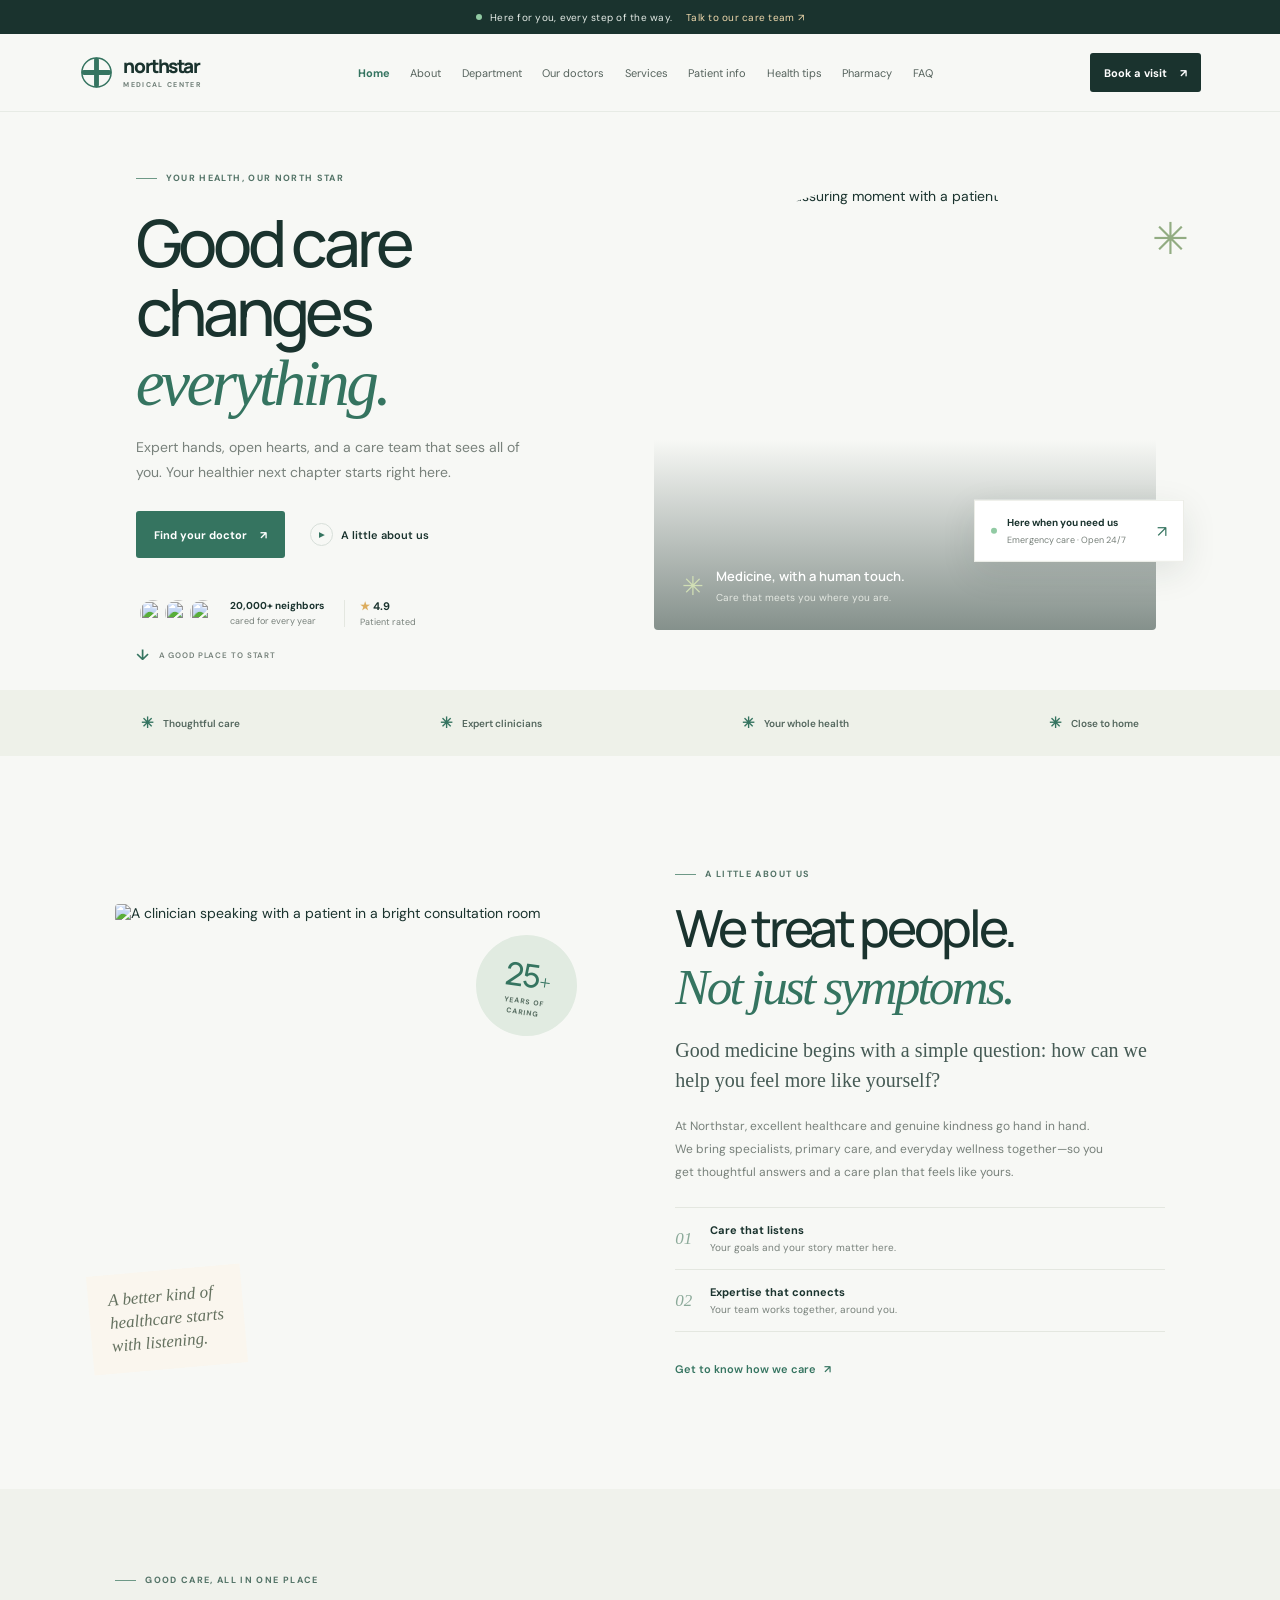
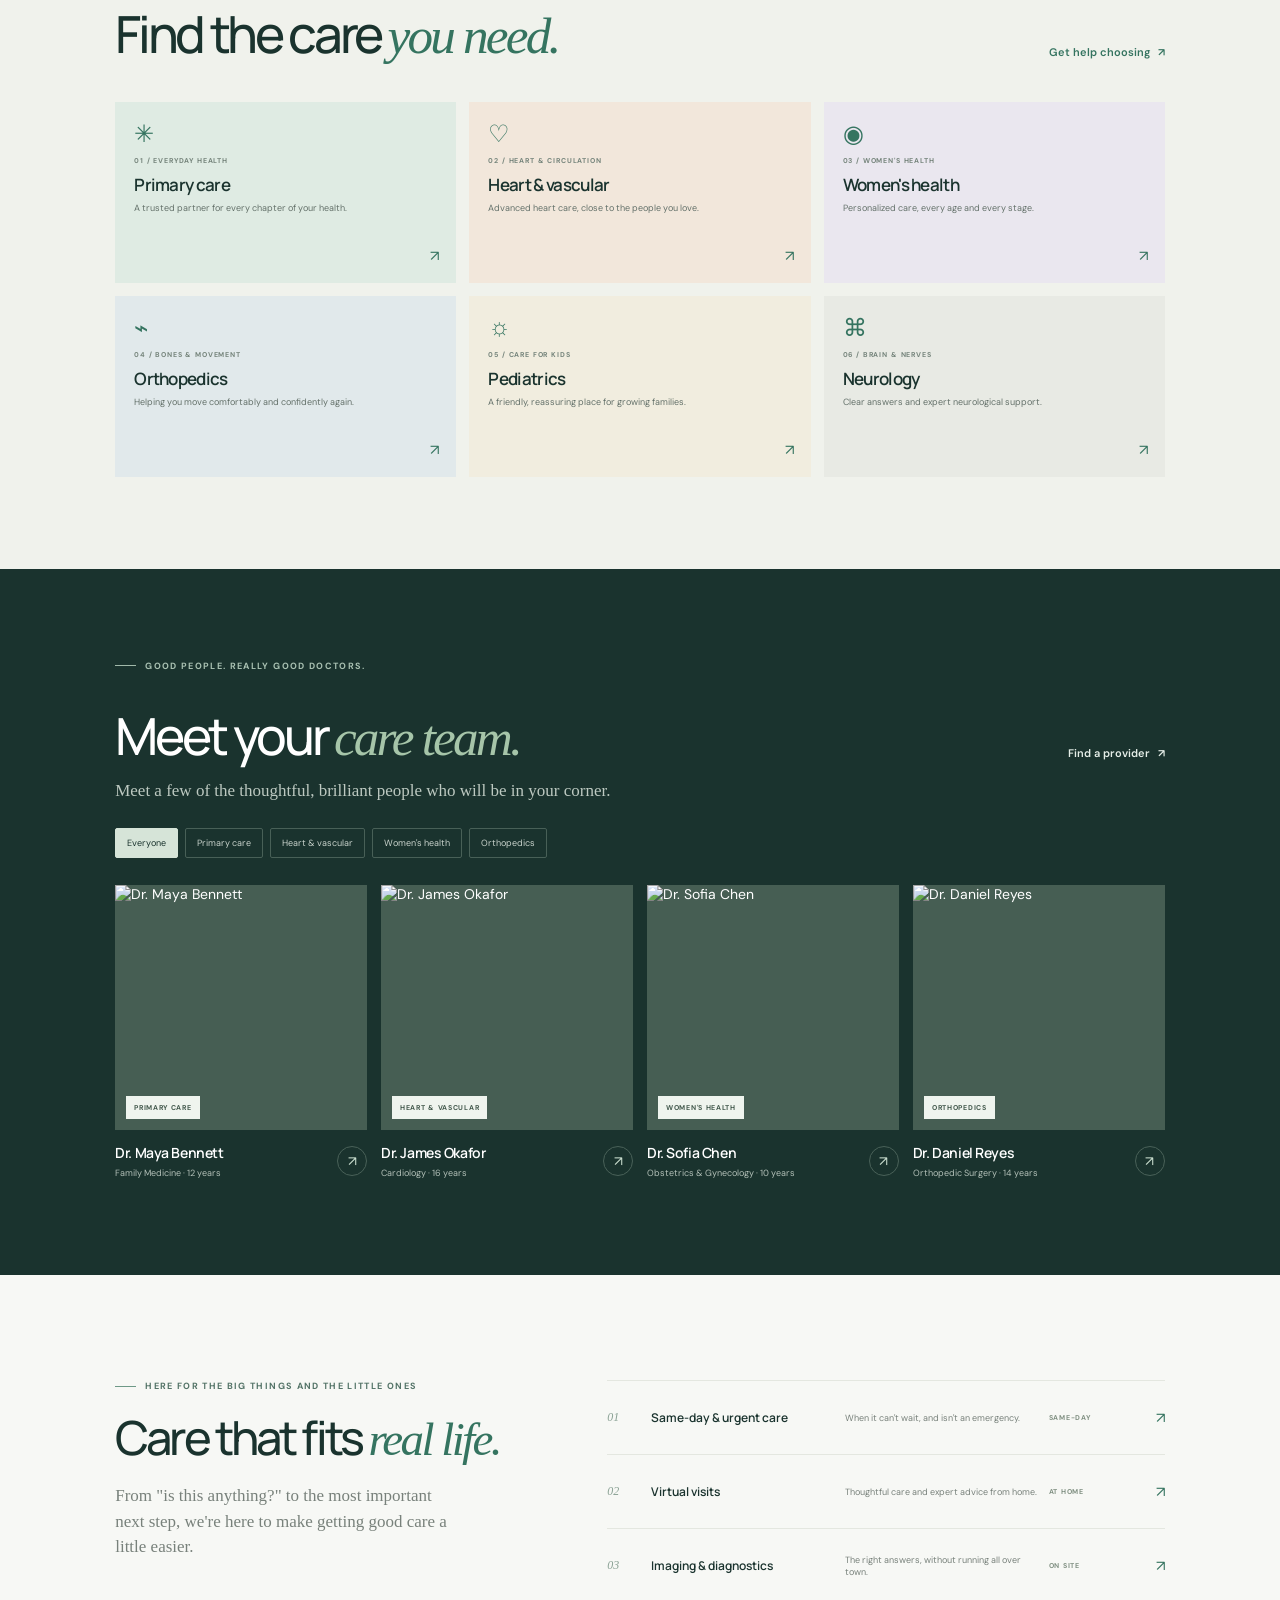
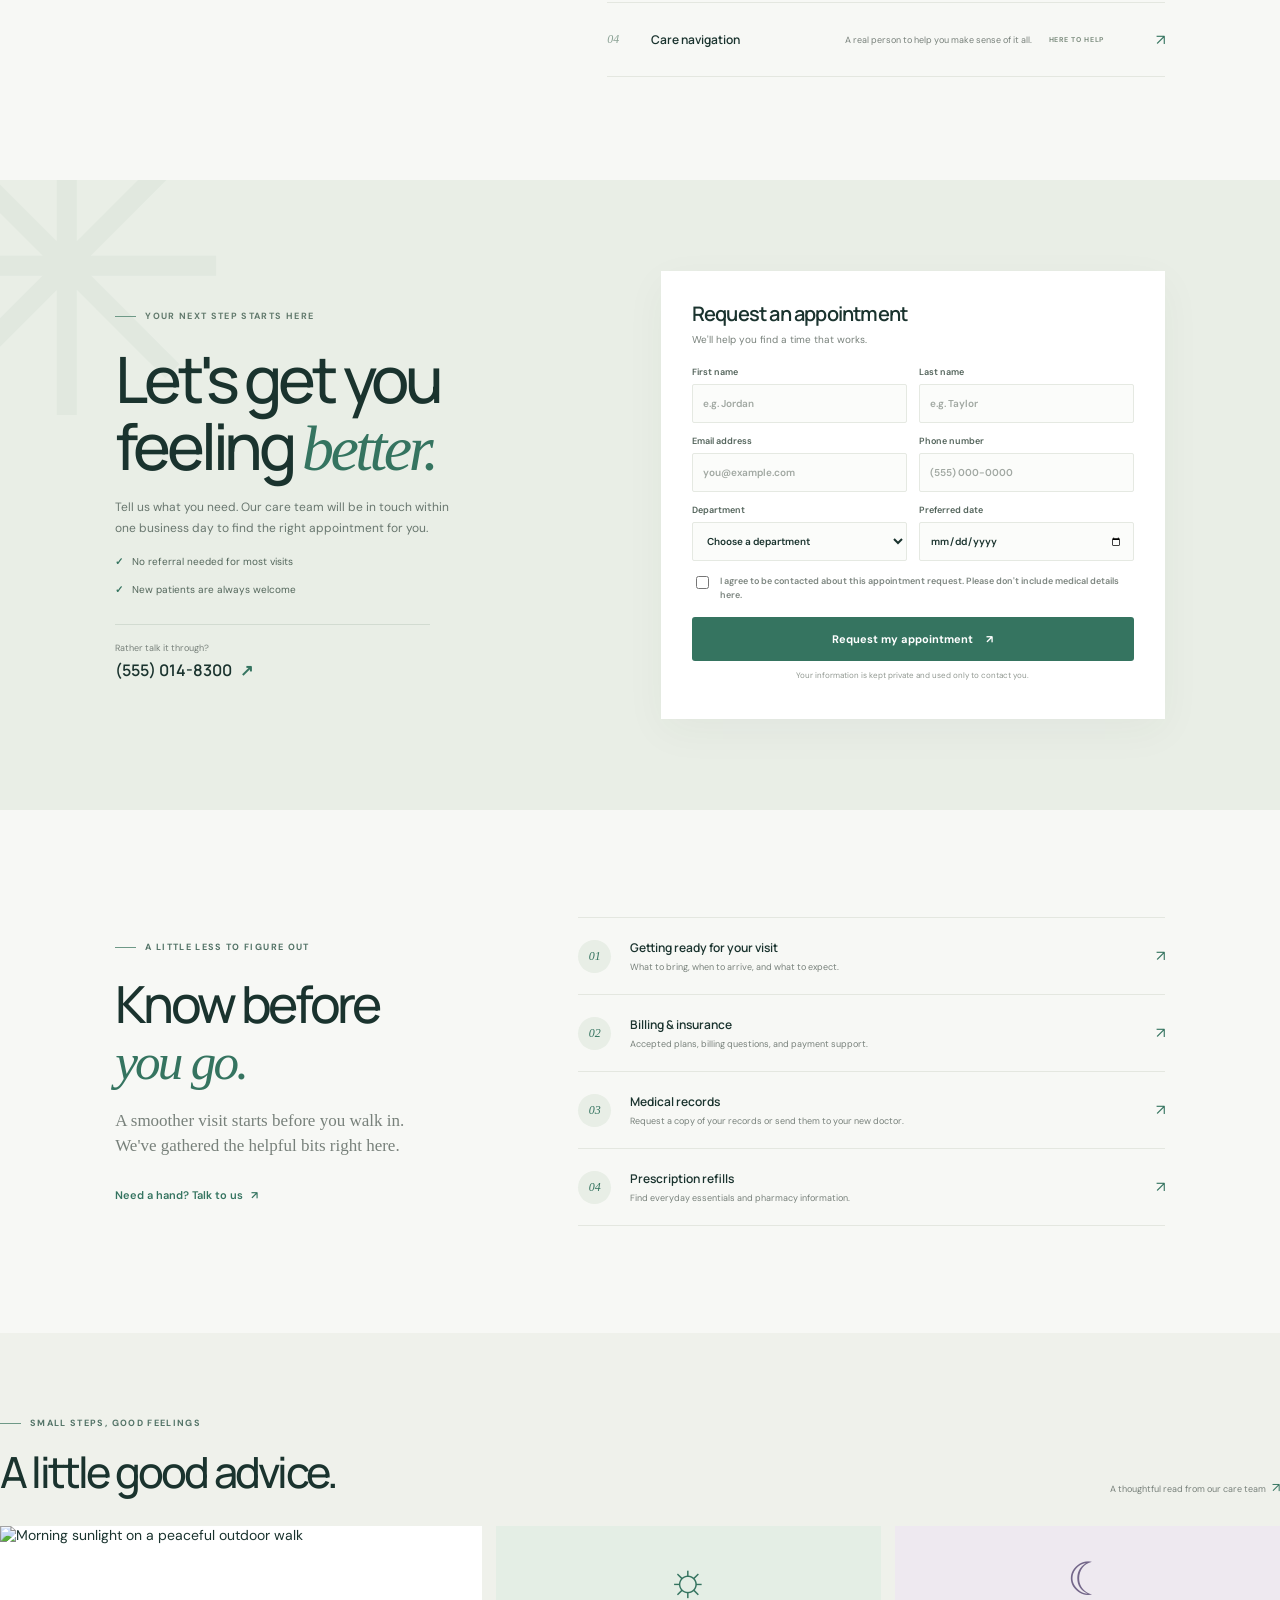
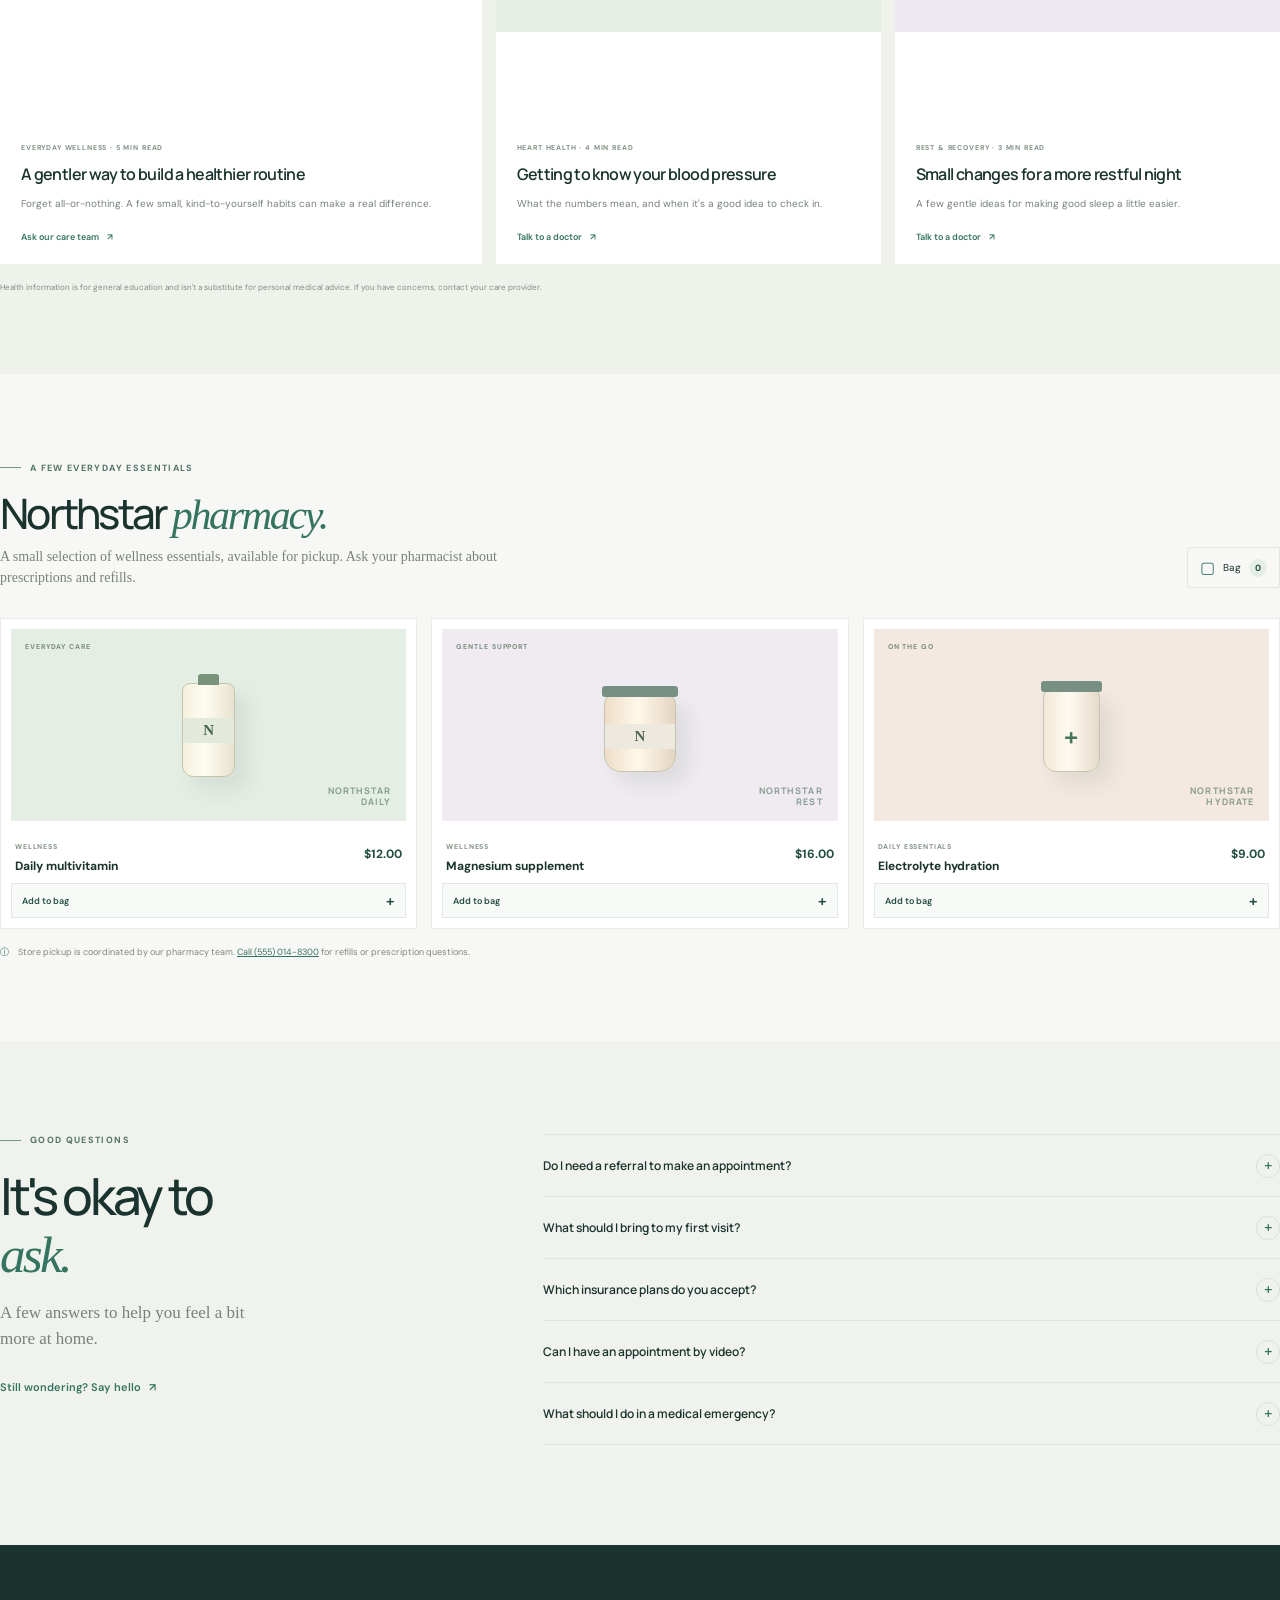
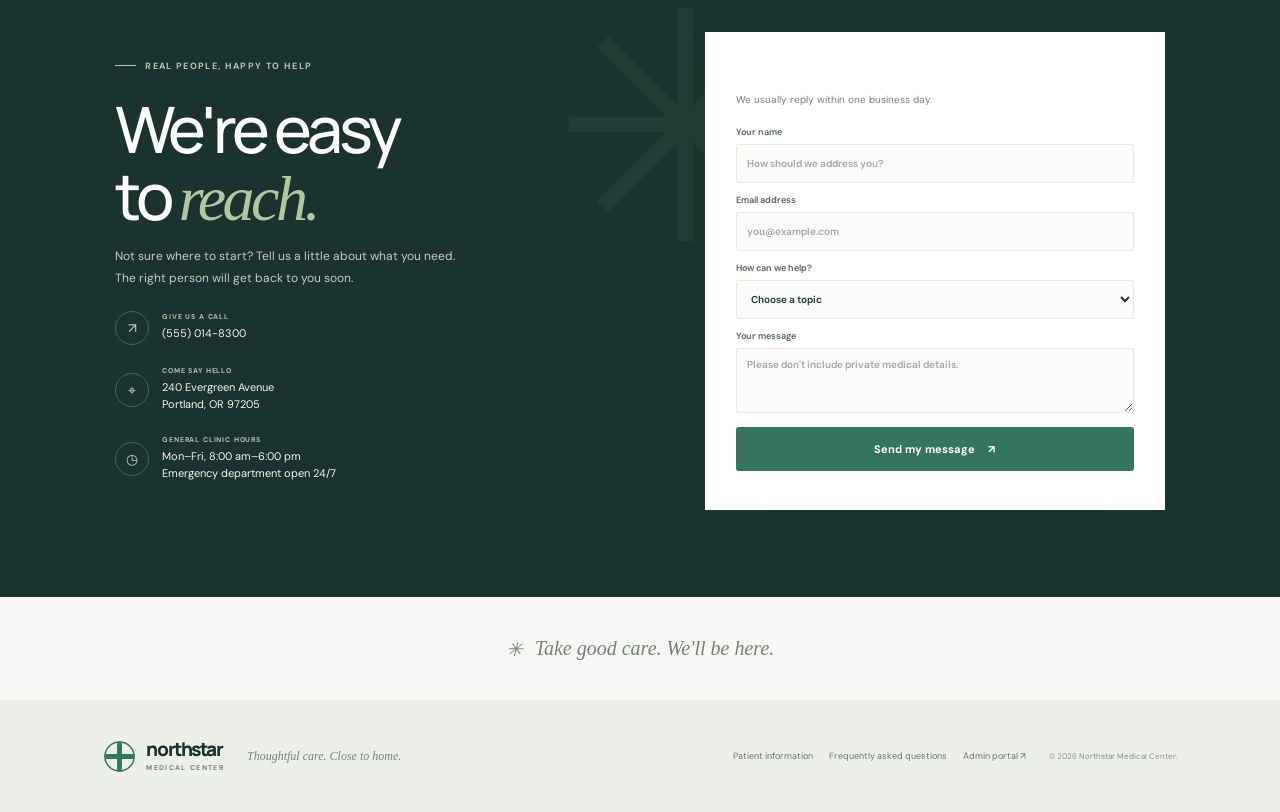
==== commit eb66d1b8: "Remove S again" ====
--- a/index.html
+++ b/index.html
@@ -33,7 +33,7 @@
     <nav class="primary-nav" aria-label="Main navigation">
       <a class="nav-link active" href="#home">Home</a>
       <a class="nav-link" href="#about">About</a>
-      <a class="nav-link" href="#departments">Departments</a>
+      <a class="nav-link" href="#departments">Department</a>
       <a class="nav-link" href="#doctors">Our doctors</a>
       <a class="nav-link" href="#services">Services</a>
       <a class="nav-link" href="#patient-info">Patient info</a>
